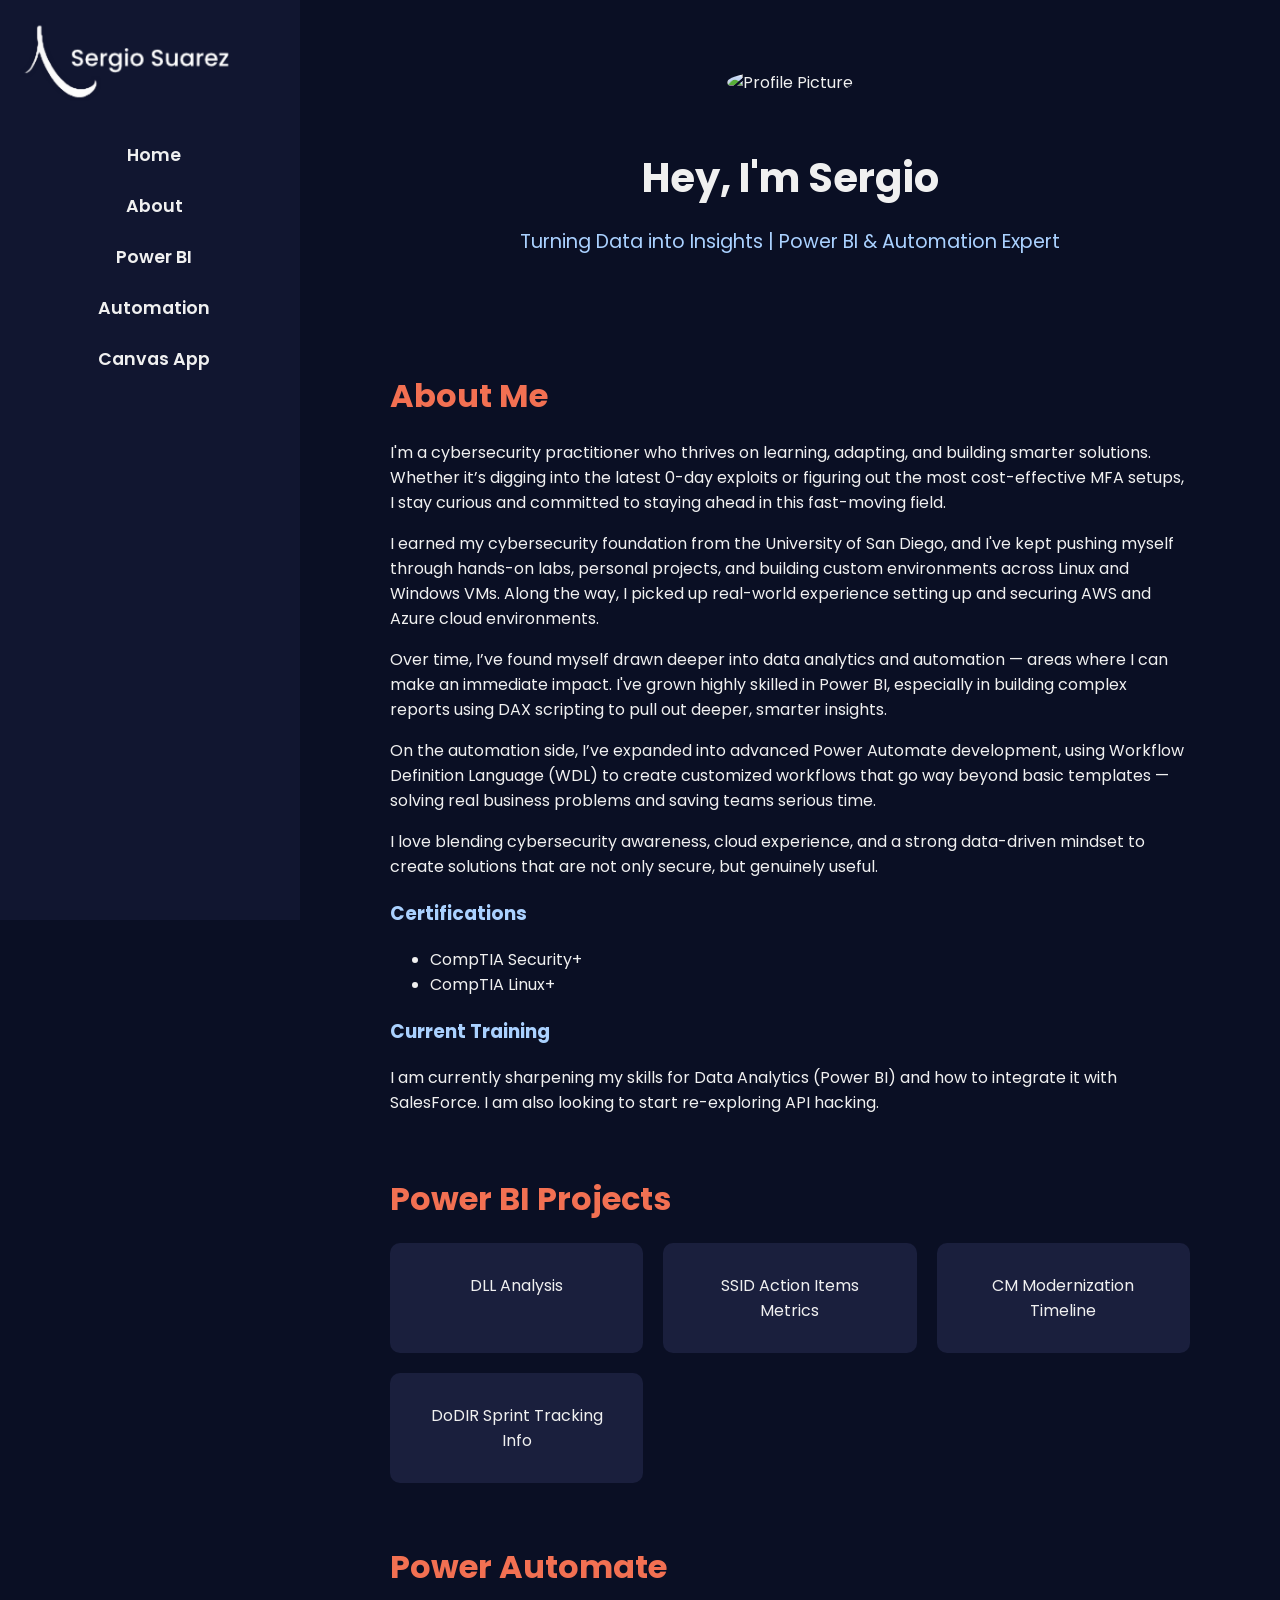
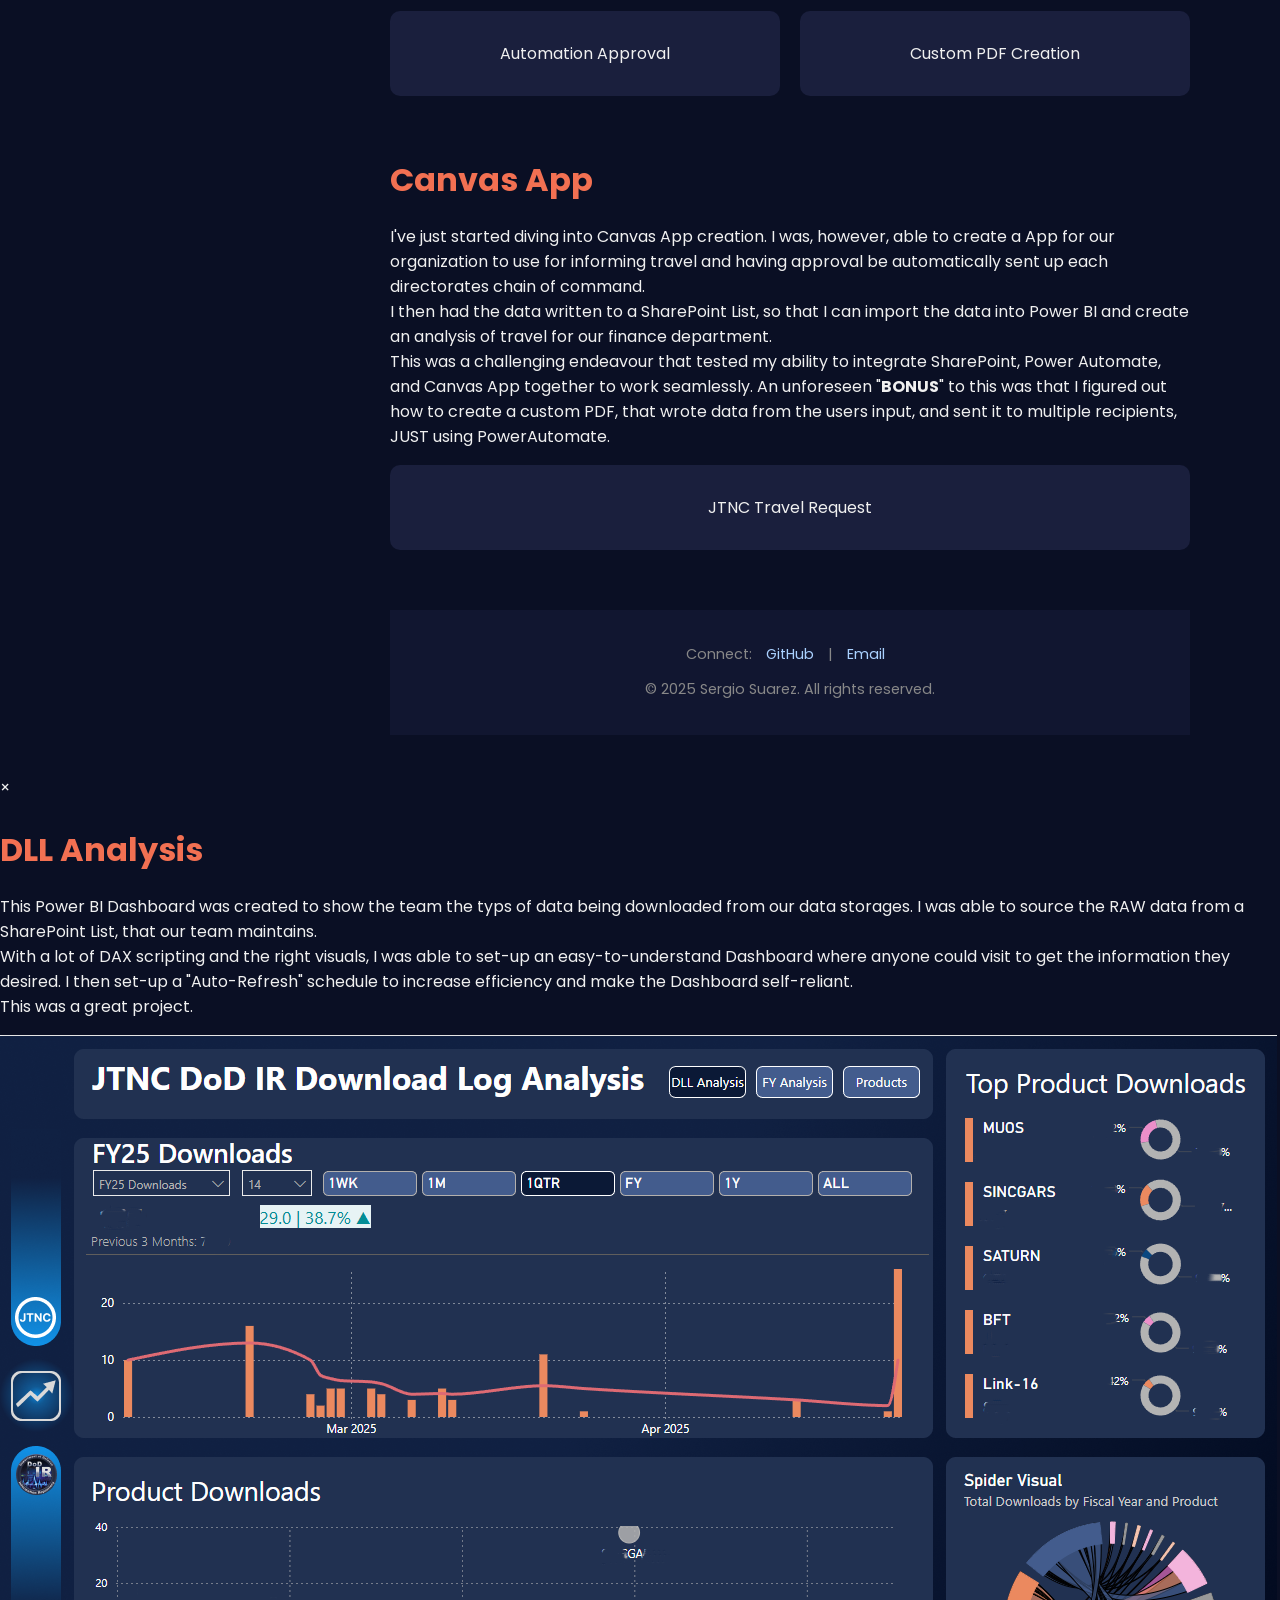
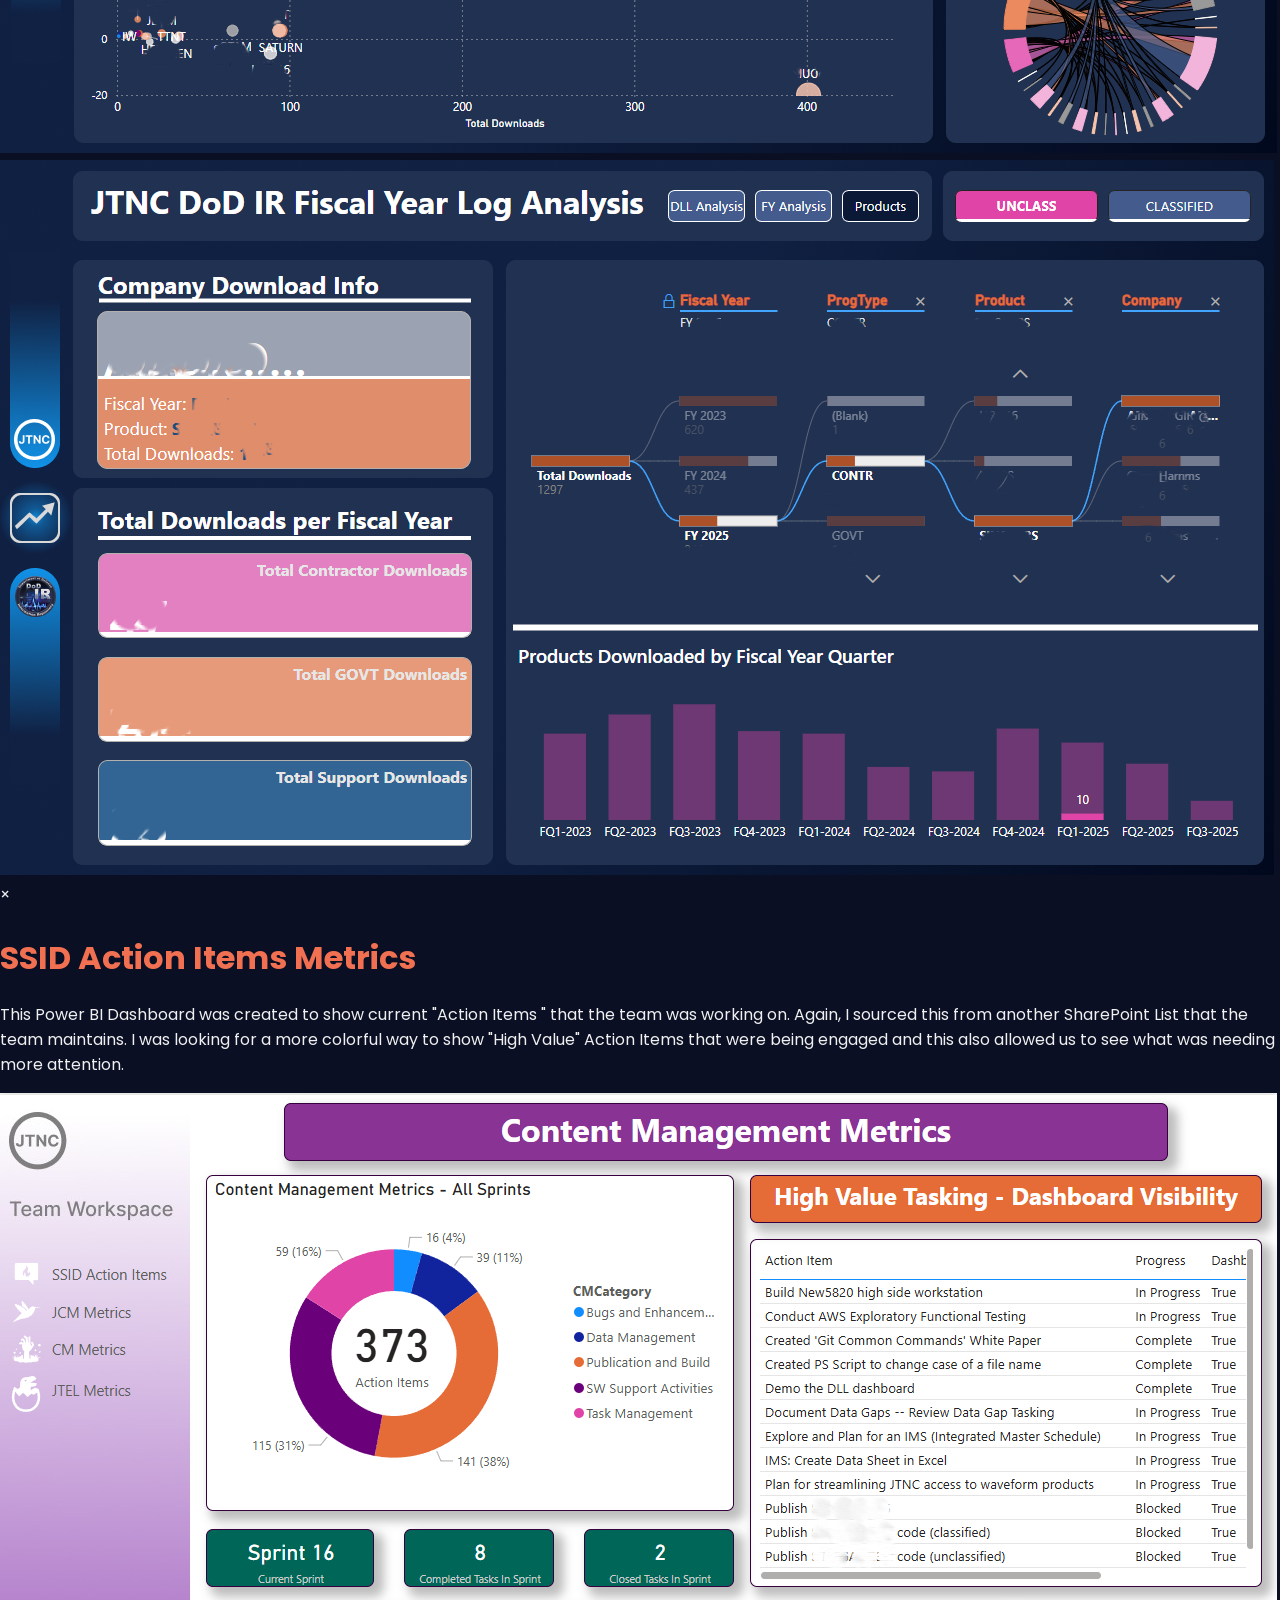
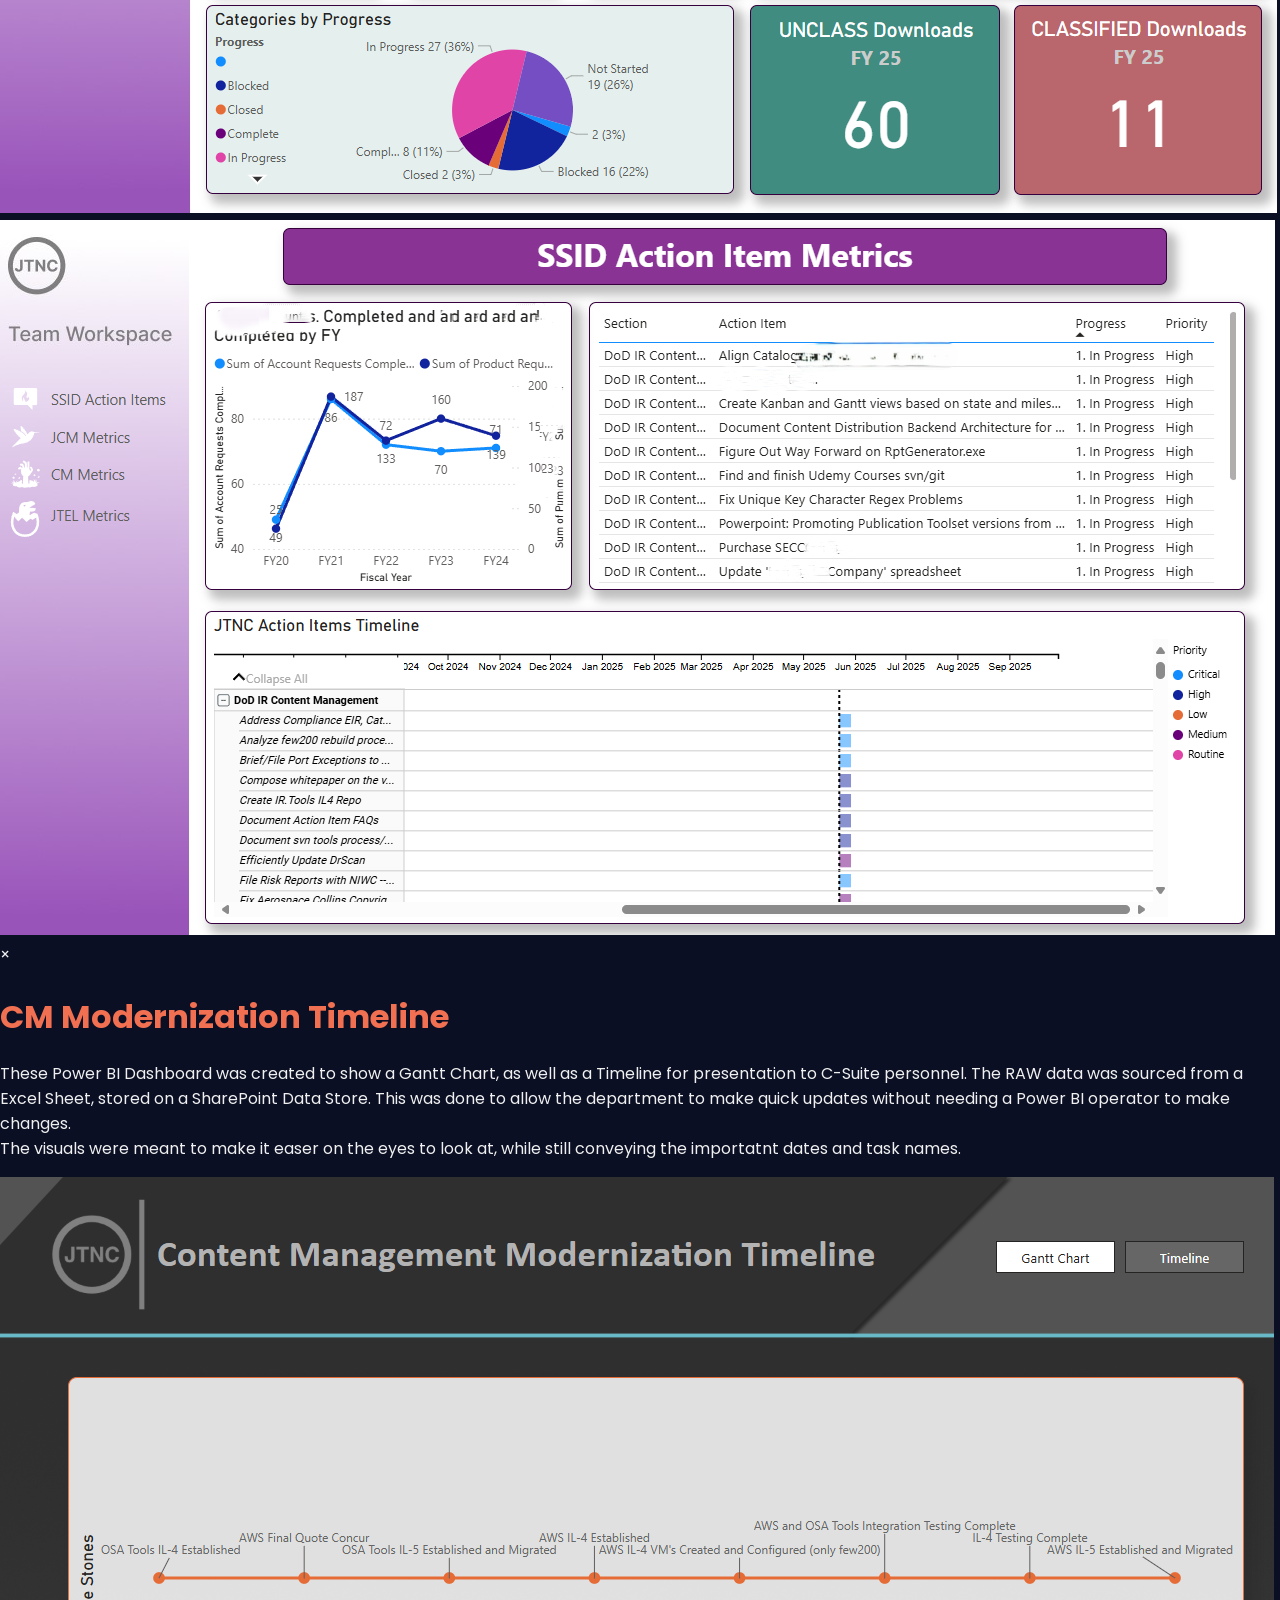
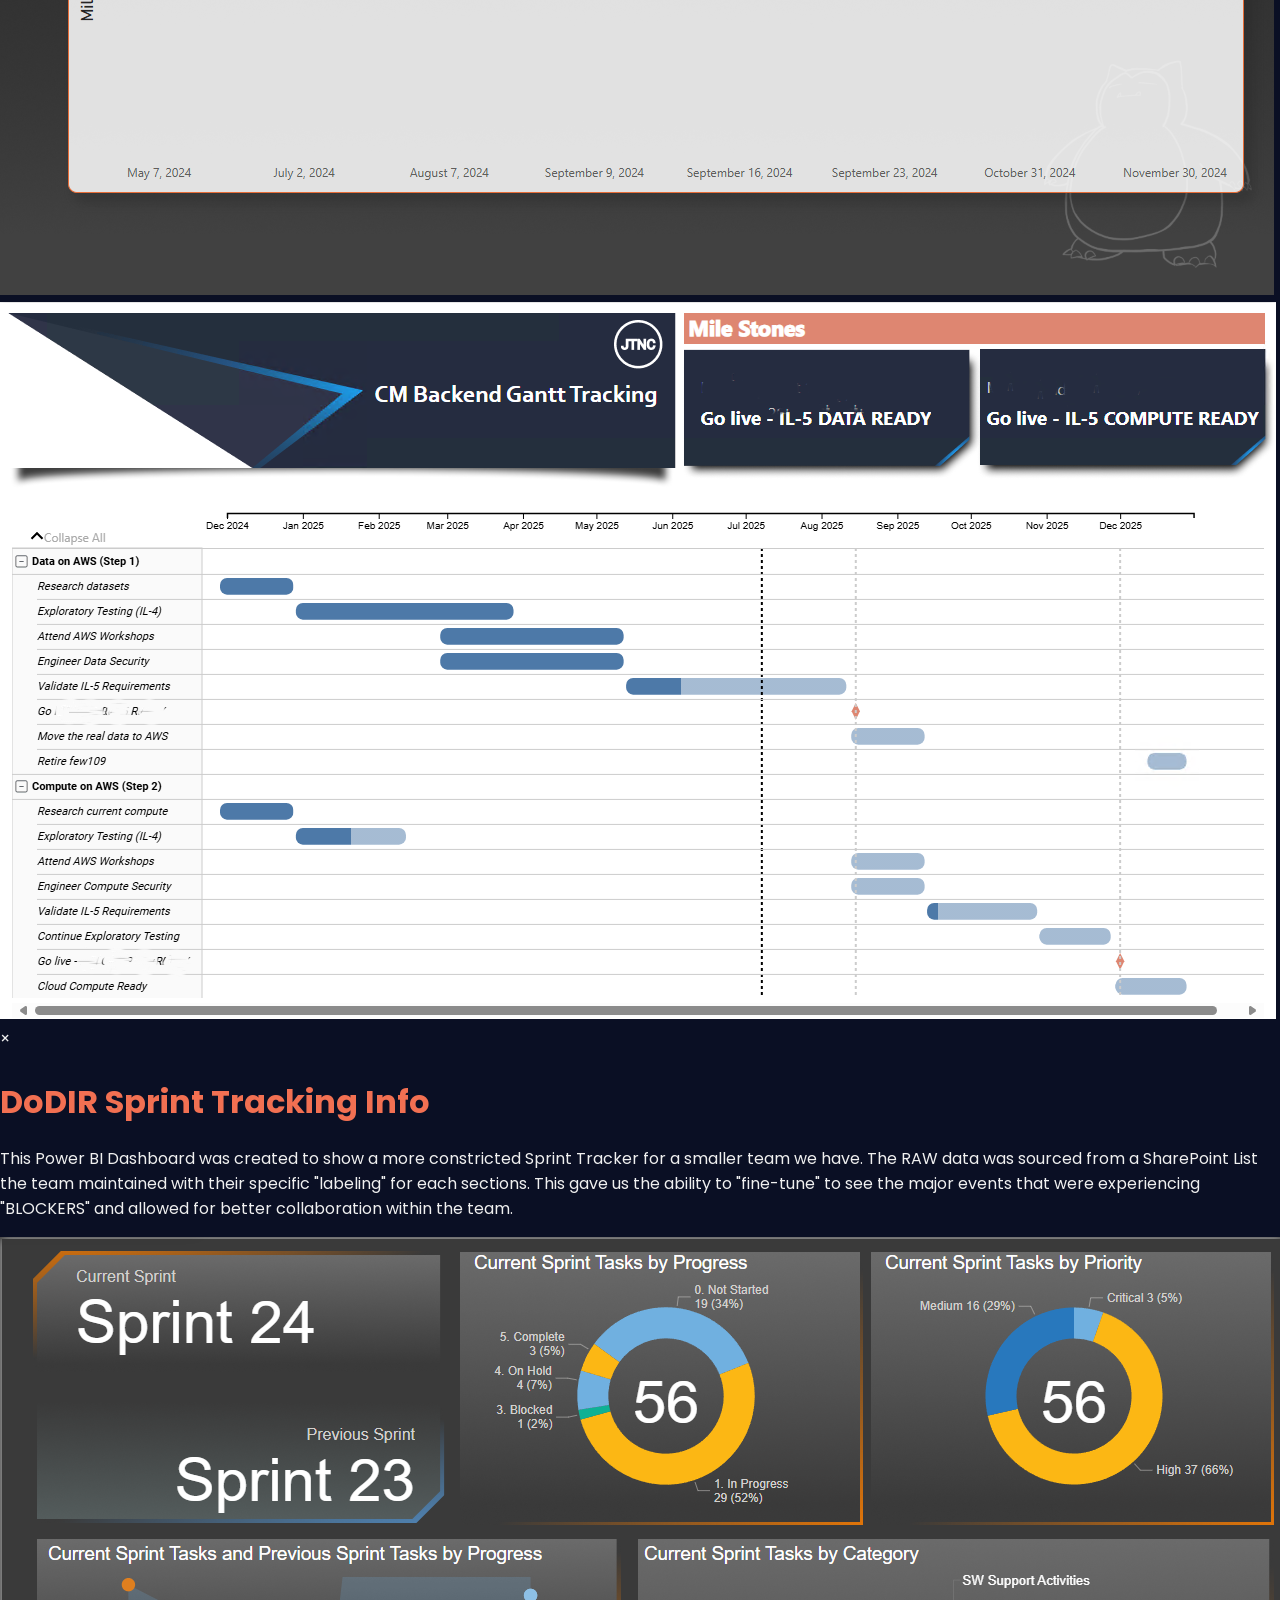
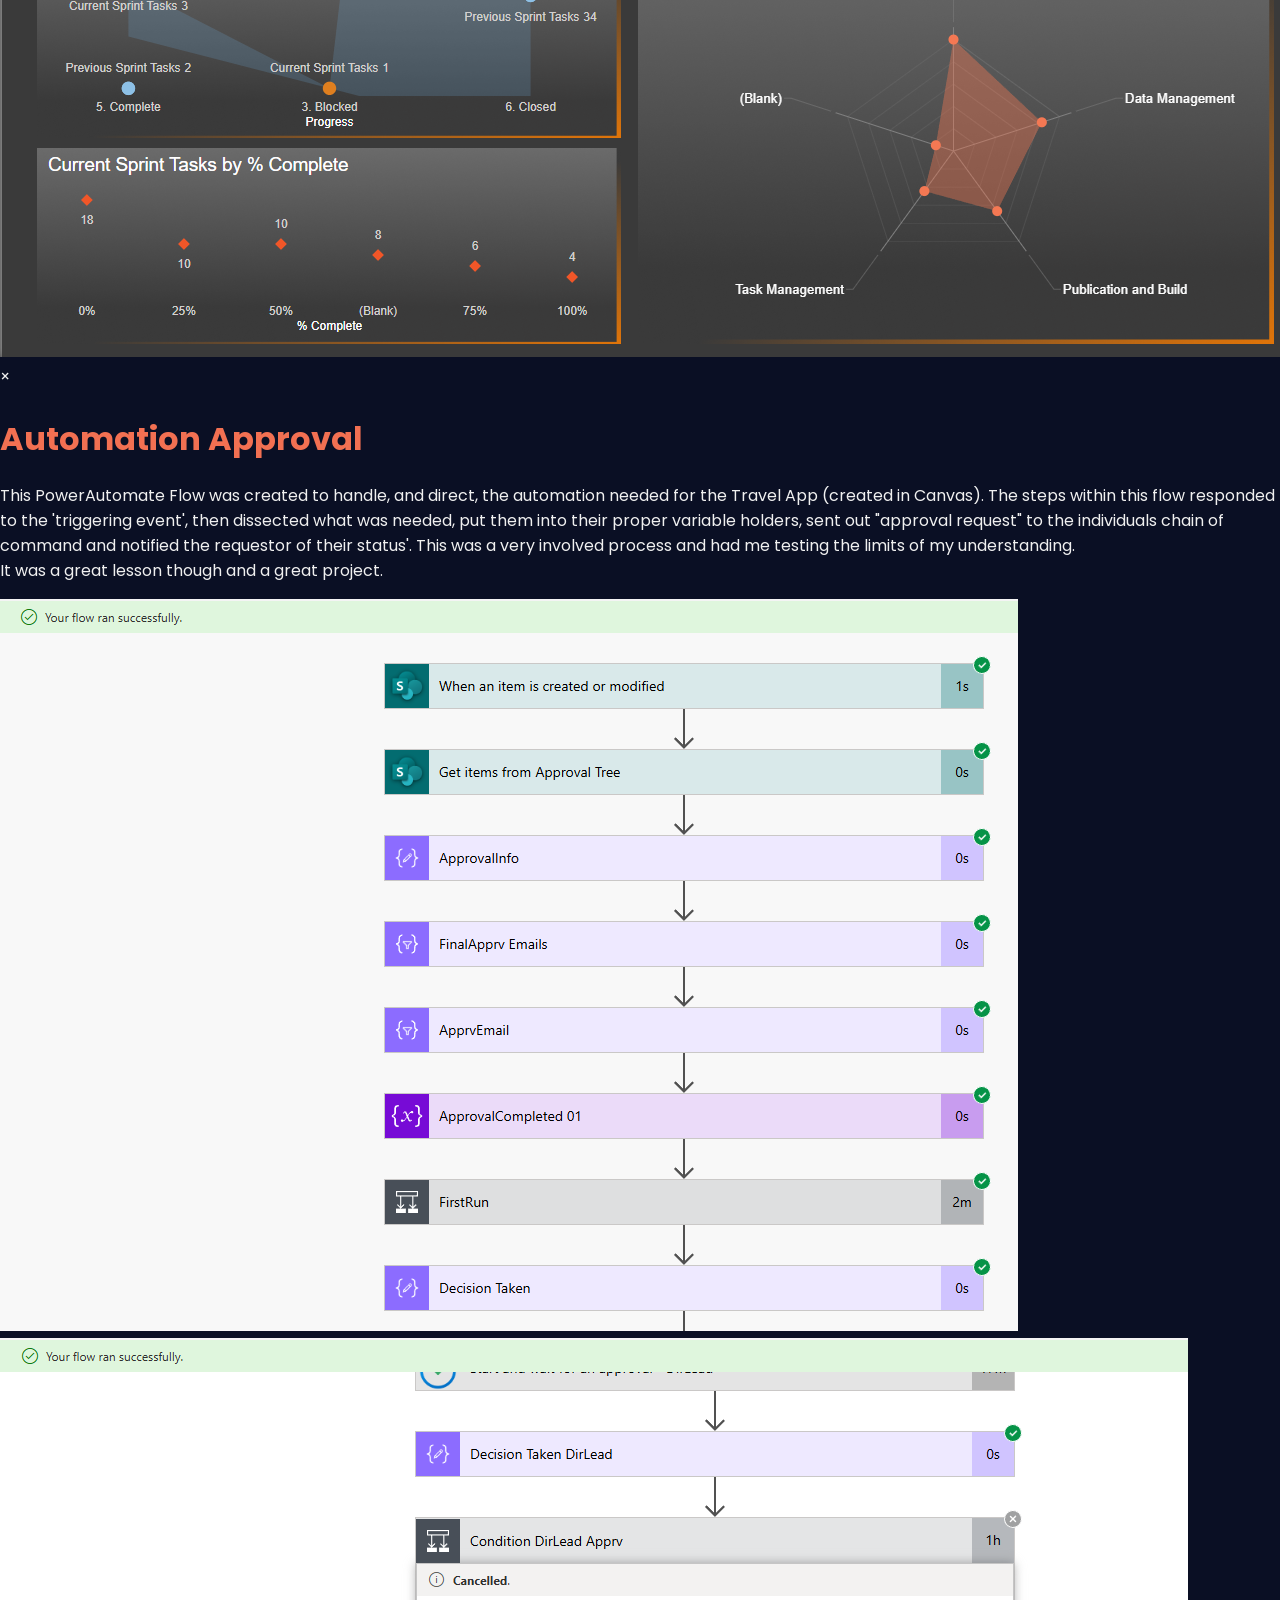
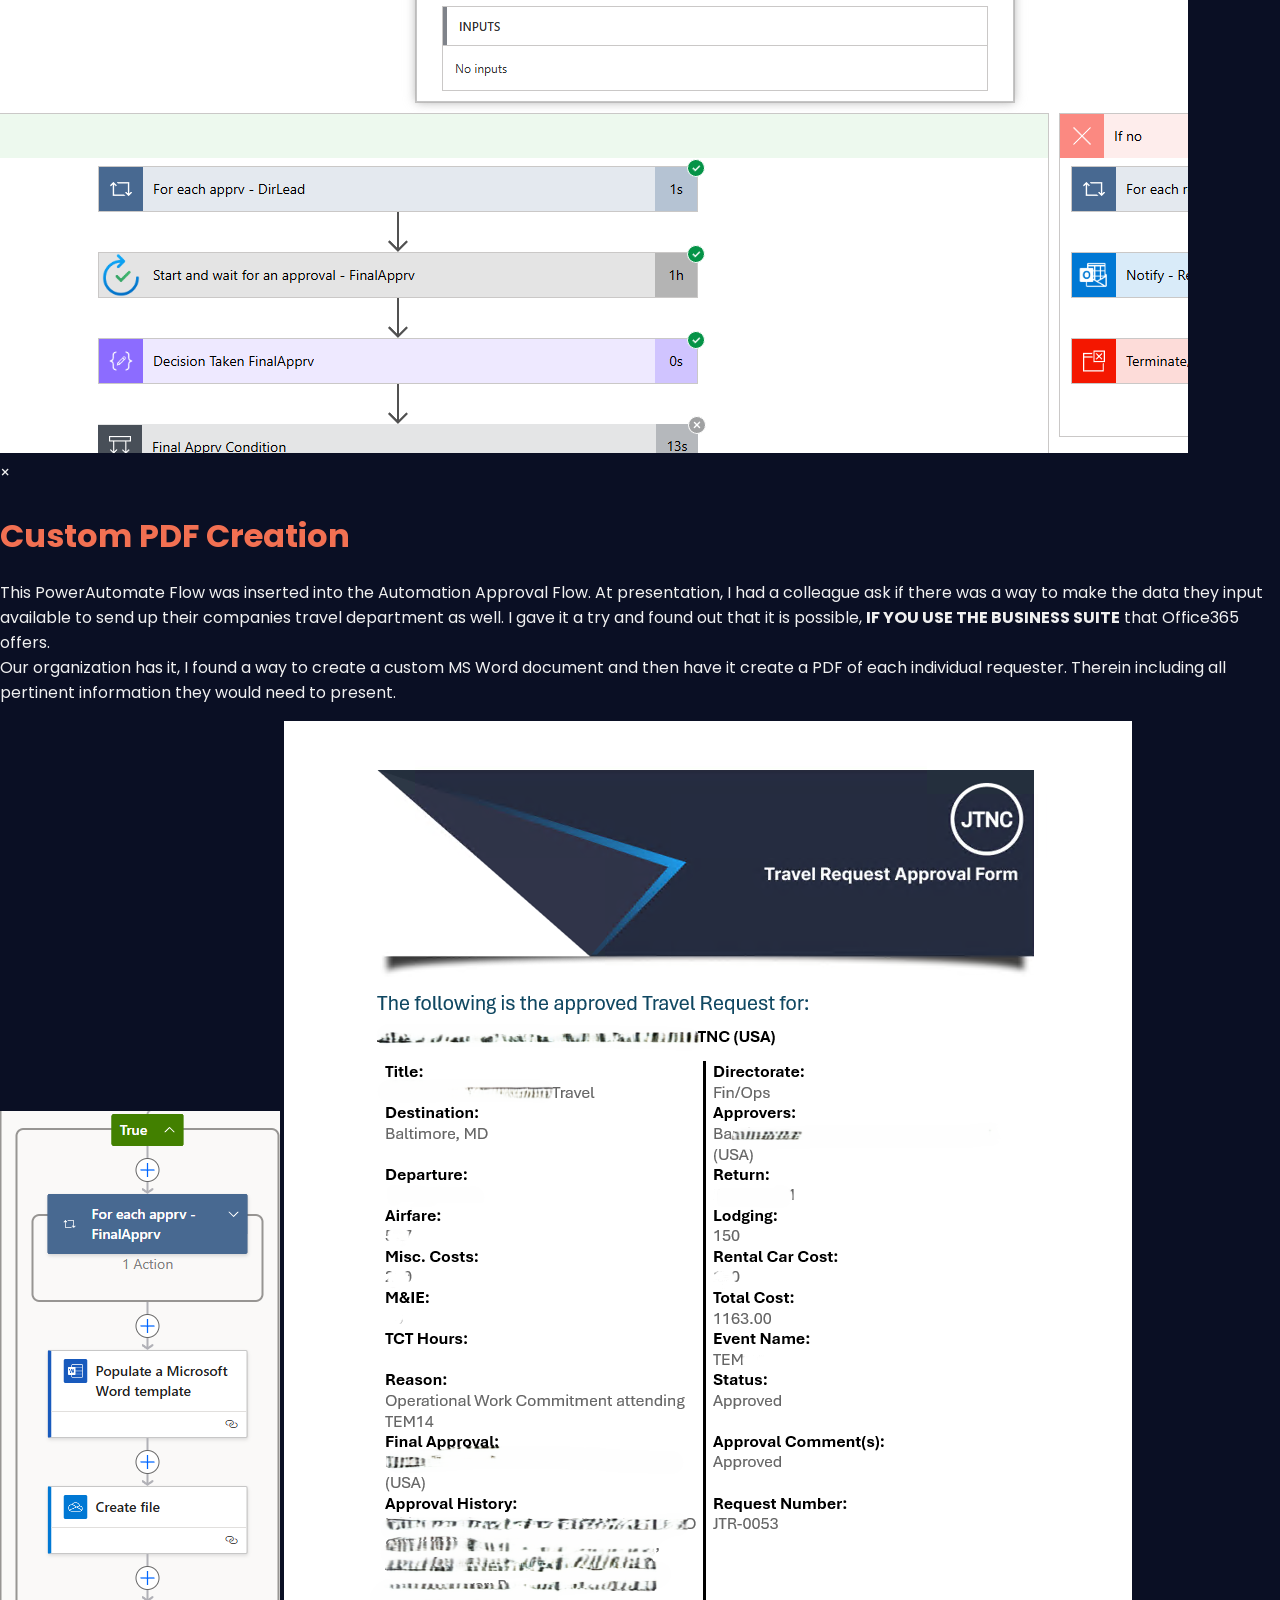
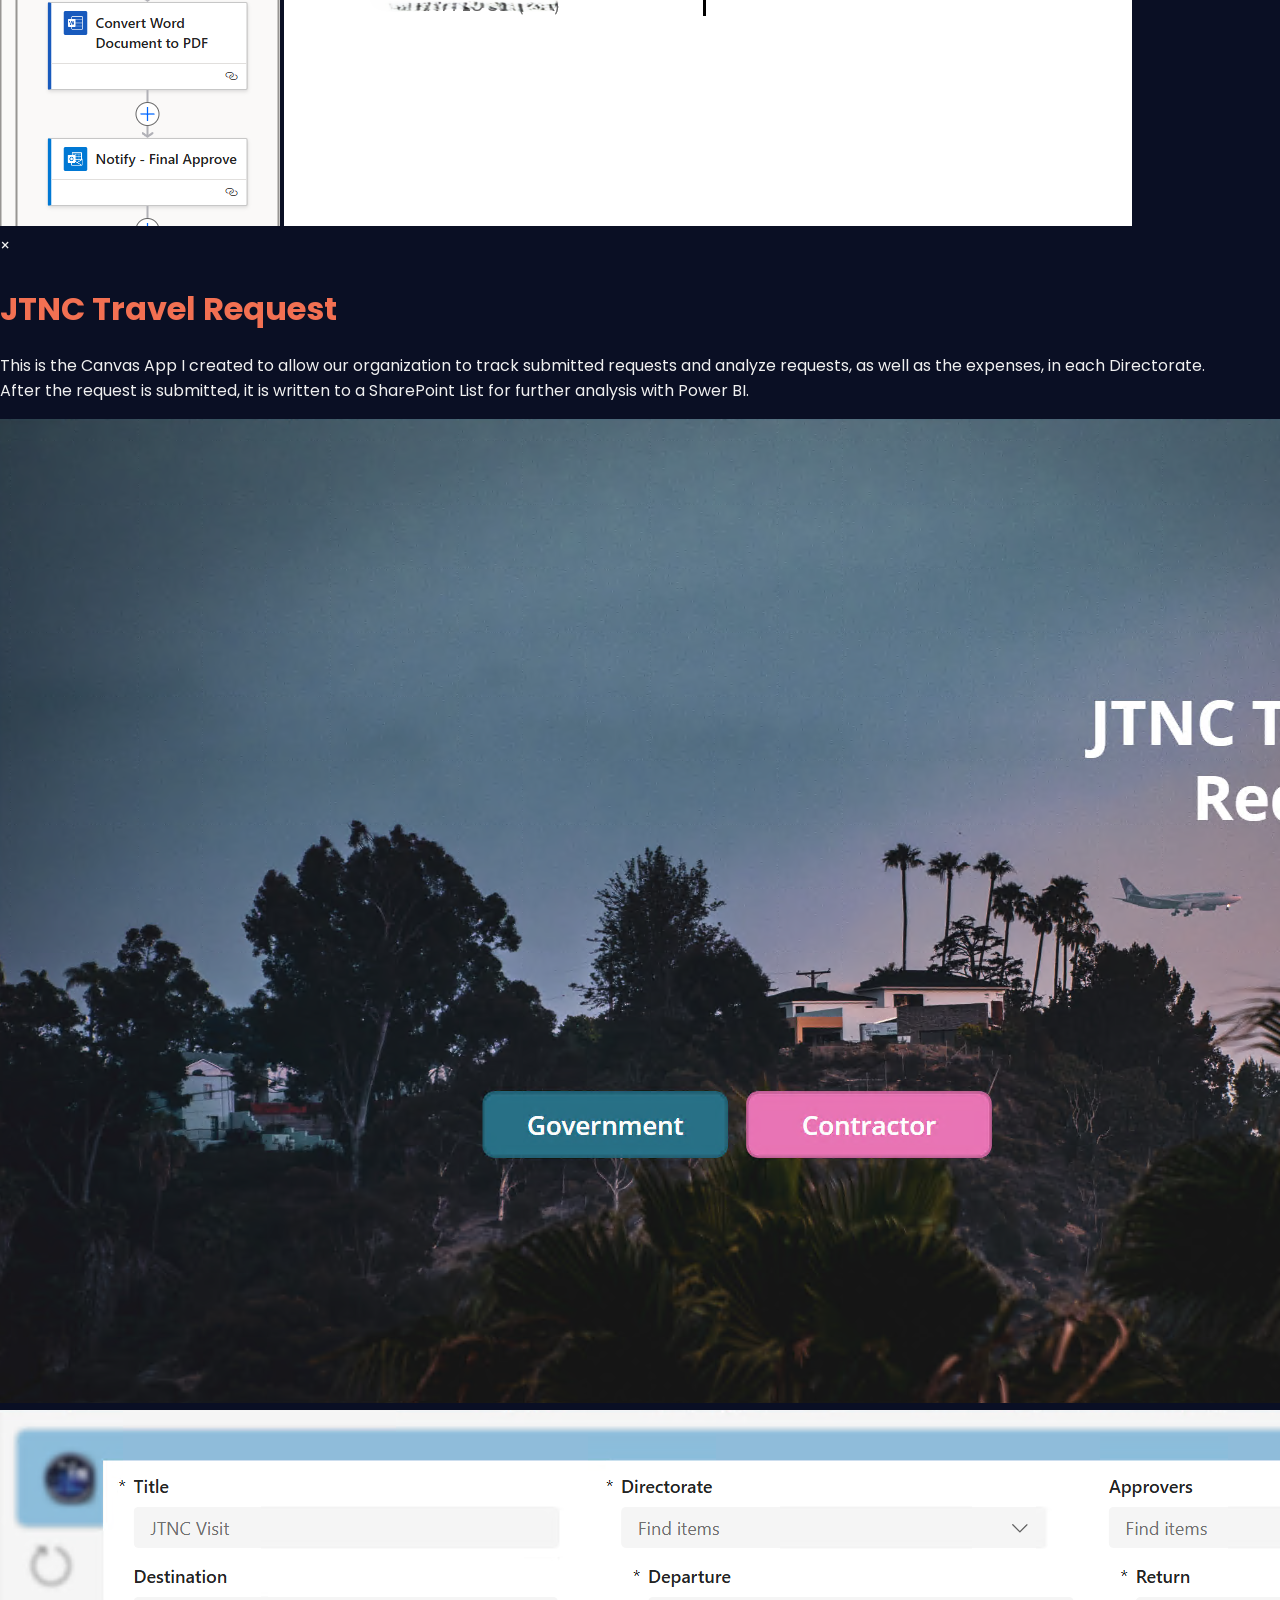
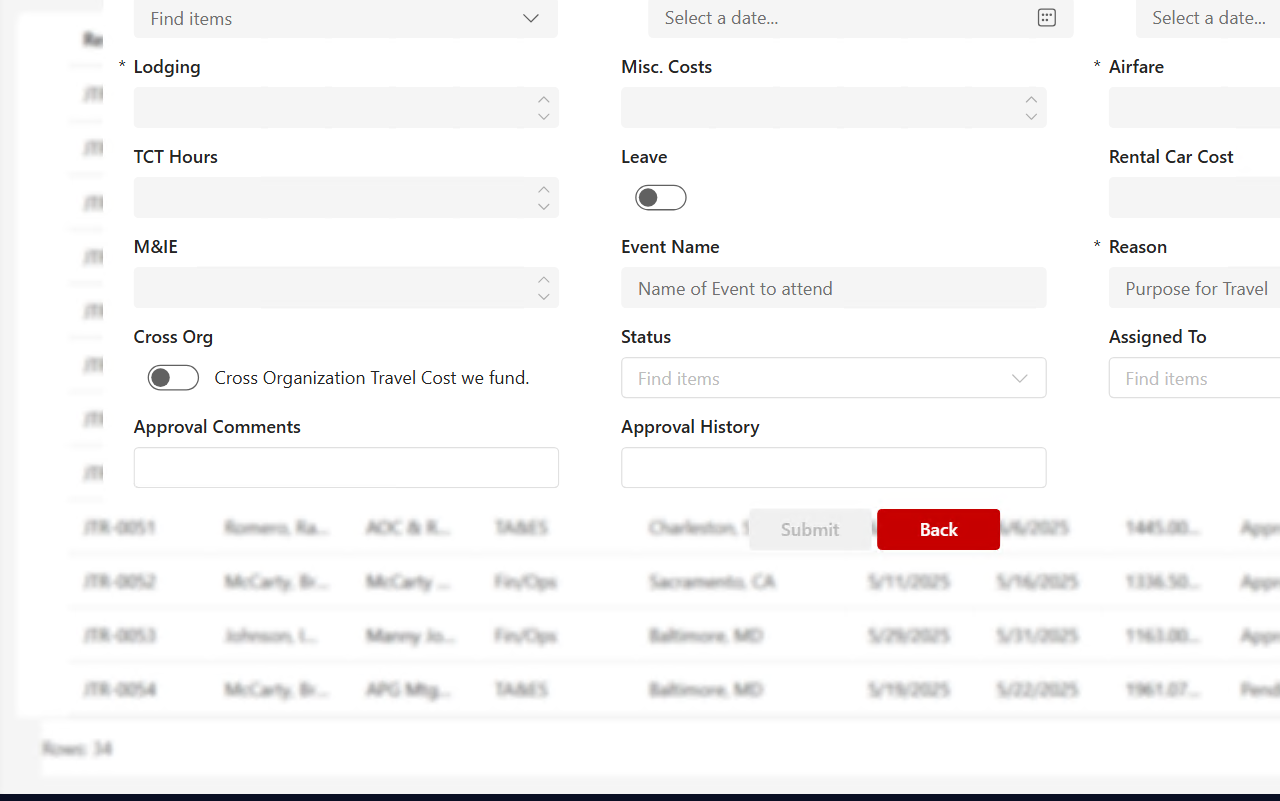
==== index.html @ 10fad503 "contact update" ====
<!DOCTYPE html>
<html lang="en">
<head>
    <meta charset="UTF-8">
    <meta name="viewport" content="width=device-width, initial-scale=1.0">
    <title>Sergio Suarez | Portfolio</title>
    <link href="https://fonts.googleapis.com/css2?family=Poppins:wght@400;600&display=swap" rel="stylesheet">
    <link href="https://cdn-uicons.flaticon.com/uicons-solid-rounded/css/uicons-solid-rounded.css" rel="stylesheet">
    <link rel="stylesheet" href="css/styles.css">
    <script>
        function toggleMenu() {
            var sidebar = document.querySelector('.sidebar');
            sidebar.classList.toggle('active');
        }
    </script>

</head>
<body>

<!-- Hamburger Button: Outside Sidebar -->
<button class="menu-toggle" onclick="toggleMenu()">☰</button>

<nav class="sidebar">
    <div class="logo"><img src="images/logo_03.png" alt="logo"></div>
    <ul>
        <li><a href="#home"><i class="fi fi-sr-home"></i> Home</a></li>
        <li><a href="#about"><i class="fi fi-sr-user"></i> About</a></li>
        <li><a href="#powerbi"><i class="fi fi-sr-chart-pie"></i> Power BI</a></li>     
        <li><a href="#powerautomate"><i class="fi fi-sr-bolt"></i> Automation</a></li>
        <li><a href="#canvasapp"><i class="fi fi-sr-edit"></i> Canvas App</a></li>
    </ul>
</nav>

<main>
    <!-- Hero sec out wide -->
     <section id="home" class="hero">
        <img src="images/prof_01.png" alt="Profile Picture">
        <h1>Hey, I'm Sergio</h1>
        <p>Turning Data into Insights | Power BI & Automation Expert</p>
    </section>
    <!-- start the container -->
    <div class="main-container">
    <section id="about" class="about">
            <h2>About Me</h2>
            <p>I'm a cybersecurity practitioner who thrives on learning, adapting, and building smarter solutions. Whether it’s digging into the latest 0-day exploits or figuring out the most cost-effective MFA setups, I stay curious and committed to staying ahead in this fast-moving field.</p>
			<p>I earned my cybersecurity foundation from the University of San Diego, and I've kept pushing myself through hands-on labs, personal projects, and building custom environments across Linux and Windows VMs. Along the way, I picked up real-world experience setting up and securing AWS and Azure cloud environments.</p>
			<p>Over time, I’ve found myself drawn deeper into data analytics and automation — areas where I can make an immediate impact. I've grown highly skilled in Power BI, especially in building complex reports using DAX scripting to pull out deeper, smarter insights.</p>
			<p>On the automation side, I’ve expanded into advanced Power Automate development, using Workflow Definition Language (WDL) to create customized workflows that go way beyond basic templates — solving real business problems and saving teams serious time.</p>
			<p>I love blending cybersecurity awareness, cloud experience, and a strong data-driven mindset to create solutions that are not only secure, but genuinely useful.</p>
            <h3>Certifications</h3>
            <ul>
                <li><i class="fi fi-sr-screen"></i> CompTIA Security+</li>
				<li><i class="fi fi-sr-square-terminal"></i> CompTIA Linux+</li>
            </ul>
            <h3>Current Training</h3>
            <p>I am currently sharpening my skills for Data Analytics (Power BI) and how to integrate it with SalesForce. I am also looking to start re-exploring API hacking.</p>
        </section>

    <section id="powerbi" class="projects">
        <h2>Power BI Projects</h2>
        <div class="project-grid">
            <div class="project-item" data-modal="dllModal">DLL Analysis</div>
            <div class="project-item" data-modal="ssidModal">SSID Action Items Metrics</div>
            <div class="project-item" data-modal="cmgModal">CM Modernization Timeline</div>
            <div class="project-item" data-modal="sprintModal">DoDIR Sprint Tracking Info</div>
        </div>
    </section>

    <section id="powerautomate" class="projects">
        <h2>Power Automate</h2>
        <div class="project-grid">
            <div class="project-item" data-modal="autoModal">Automation Approval</div>
            <div class="project-item" data-modal="pdfModal">Custom PDF Creation</div>
        </div>
    </section>

    <section id="canvasapp" class="canvasapp">
        <h2>Canvas App</h2>
        <p>I've just started diving into Canvas App creation. I was, however, able to create a App for our organization to use for informing travel and having approval be automatically sent up each directorates chain of command. <br>I then had the data written to a SharePoint List, so that I can import the data into Power BI and create an analysis of travel for our finance department. <br>This was a challenging endeavour that tested my ability to integrate SharePoint, Power Automate, and Canvas App together to work seamlessly. An unforeseen "<b>BONUS</b>" to this was that I figured out how to create a custom PDF, that wrote data from the users input, and sent it to multiple recipients, JUST using PowerAutomate.</p>
        <div class="project-item" data-modal="trvlModal">JTNC Travel Request</div>
    </section>

    <footer>
        <p>Connect: <a href="https://github.com/CodeNameDuchess007" target="_blank">GitHub</a> | <a href="mailto:sergio.analytics@outlook.com">Email</a></p>
        <p>© 2025 Sergio Suarez. All rights reserved.</p>
    </footer>
    </div>
</main>

<!-- DLL Analysis Modal -->
<div id="dllModal" class="modal">
  <div class="modal-content">
    <span class="close-button">&times;</span>
    <h2 class="modal-title">DLL Analysis</h2>
    <p class="modal-description">This Power BI Dashboard was created to show the team the typs of data being downloaded from our data storages. I was able to source the RAW data from a SharePoint List, that our team maintains. <br> With a lot of DAX scripting and the right visuals, I was able to set-up an easy-to-understand Dashboard where anyone could visit to get the information they desired. I then set-up a "Auto-Refresh" schedule to increase efficiency and make the Dashboard self-reliant. <br>This was a great project. </p>
    <div class="modal-images">
      <img src="images/Pasted image 20250522140135.png" alt="DLL Screenshot 1">
      <img src="images/Pasted image 20250522140242.png" alt="DLL Screenshot 2">
    </div>
  </div>
</div>

<!-- SSID Action Items Metrics Modal -->
<div id="ssidModal" class="modal">
  <div class="modal-content">
    <span class="close-button">&times;</span>
    <h2 class="modal-title">SSID Action Items Metrics</h2>
    <p class="modal-description">This Power BI Dashboard was created to show current "Action Items " that the team was working on. Again, I sourced this from another SharePoint List that the team maintains. I was looking for a more colorful way to show "High Value" Action Items that were being engaged and this also allowed us to see what was needing more attention. </p>
    <div class="modal-images">
      <img src="images/Pasted image 20250522140437.png" alt="SSID Action Screenshot 1">
      <img src="images/Pasted image 20250522140539.png" alt="SSID Action Screenshot 2">
    </div>
  </div>
</div>

<!-- CM Modernization Timeline Modal -->
<div id="cmgModal" class="modal">
  <div class="modal-content">
    <span class="close-button">&times;</span>
    <h2 class="modal-title">CM Modernization Timeline</h2>
    <p class="modal-description">These Power BI Dashboard was created to show a Gantt Chart, as well as a Timeline for presentation to C-Suite personnel. The RAW data was sourced from a Excel Sheet, stored on a SharePoint Data Store. This was done to allow the department to make quick updates without needing a Power BI operator to make changes. <br>The visuals were meant to make it easer on the eyes to look at, while still conveying the importatnt dates and task names. </p>
    <div class="modal-images">
      <img src="images/Pasted image 20250522140641.png" alt="Modernization Timeline Screenshot 1">
      <img src="images/Pasted image 20250707144245.png" alt="Modernization Timeline Screenshot 2">
    </div>
  </div>
</div>

<!-- DoDIR Sprint Tracking Info Modal -->
<div id="sprintModal" class="modal">
  <div class="modal-content">
    <span class="close-button">&times;</span>
    <h2 class="modal-title">DoDIR Sprint Tracking Info</h2>
    <p class="modal-description">This Power BI Dashboard was created to show a more constricted Sprint Tracker for a smaller team we have. The RAW data was sourced from a SharePoint List the team maintained with their specific "labeling" for each sections. This gave us the ability to "fine-tune" to see the major events that were experiencing "BLOCKERS" and allowed for better collaboration within the team. </p>
    <div class="modal-images">
      <img src="images/Pasted image 20250522140748.png" alt="Sprint Tracking Screenshot 1">
    </div>
  </div>
</div>

<!-- Automation Approval Modal -->
<div id="autoModal" class="modal">
  <div class="modal-content">
    <span class="close-button">&times;</span>
    <h2 class="modal-title">Automation Approval</h2>
    <p class="modal-description">This PowerAutomate Flow was created to handle, and direct, the automation needed for the Travel App (created in Canvas). The steps within this flow responded to the 'triggering event', then dissected what was needed, put them into their proper variable holders, sent out "approval request" to the individuals chain of command and notified the requestor of their status'. This was a very involved process and had me testing the limits of my understanding. <br>It was a great lesson though and a great project.</p>
    <div class="modal-images">
      <img src="images/Pasted image 20250522140937.png" alt="Automation Screenshot 1">
      <img src="images/Pasted image 20250522141010.png" alt="Automation Screenshot 2">
    </div>
  </div>
</div>

<!-- Custom PDF Creation Modal -->
<div id="pdfModal" class="modal">
  <div class="modal-content">
    <span class="close-button">&times;</span>
    <h2 class="modal-title">Custom PDF Creation</h2>
    <p class="modal-description">This PowerAutomate Flow was inserted into the Automation Approval Flow. At presentation, I had a colleague ask if there was a way to make the data they input available to send up their companies travel department as well. I gave it a try and found out that it is possible, <b>IF YOU USE THE BUSINESS SUITE</b> that Office365 offers. <br>Our organization has it, I found a way to create a custom MS Word document and then have it create a PDF of each individual requester. Therein including all pertinent information they would need to present.</p>
    <div class="modal-images">
      <img src="images/Pasted image 20250522141216.png" alt="PDF Automation Screenshot 1">
      <img src="images/Pasted image 20250707153454.png" alt="PDF Automation Screenshot 2">
    </div>
  </div>
</div>

<!-- JTCN Travel Req. Modal -->
<div id="trvlModal" class="modal">
  <div class="modal-content">
    <span class="close-button">&times;</span>
    <h2 class="modal-title">JTNC Travel Request</h2>
    <p class="modal-description">This is the Canvas App I created to allow our organization to track submitted requests and analyze requests, as well as the expenses, in each Directorate. <br>After the request is submitted, it is written to a SharePoint List for further analysis with Power BI. </p>
    <div class="modal-images">
      <img src="images/Pasted image 20250707145314.png" alt="PDF Automation Screenshot 1">
      <img src="images/Pasted image 20250707145358.png" alt="PDF Automation Screenshot 2">
    </div>
  </div>
</div>

<script src="js/script.js"></script>

</body>
</html>
---- css/styles.css ----
body {
    margin: 0;
    font-family: 'Poppins', sans-serif;
    background-color: #0a0f24;
    color: #f0f0f0;
}
.sidebar {
    position: fixed;
    top: 0;
    left: 0;
    width: 300px;
    height: 100%;
    background: #111630;
    padding-top: 20px;
    transition: transform 0.3s ease;
}
.sidebar .logo {
    text-align: center;
    font-size: 1.5em;
    margin-bottom: 30px;
    padding-left: 10px; 
    padding-right: 10px;
}
.logo img {
    max-width: 280px; 
    height: auto;  
}
.menu-toggle {
    display: none;
    position: fixed; /* <-- Change from 'absolute' if you had it */
    top: 15px;
    left: 15px;
    background: none;
    border: none;
    color: #f0f0f0;
    font-size: 2rem;
    cursor: pointer;
    z-index: 1001; /* Make sure it's on top */
}
.sidebar ul {
    list-style: none;
    padding: 0;
}
.sidebar ul li {
    margin: 20px 0;
    text-align: center;
}
.sidebar ul li a {
    color: #f0f0f0;
    text-decoration: none;
    font-weight: 600;
    font-size: 1.1em;
}
.sidebar ul li a i {
    margin-right: 8px;
    font-size: 1.2em;
    vertical-align: middle;
}
main {
    margin-left: 300px;
    padding: 20px;
}
.main-container {
    max-width: 800px;
    margin: 0 auto;
    padding: 20px;
}
.hero {
    text-align: center;
    padding: 50px 20px;
    max-width: 1000px;
    margin: 0 auto;
}
.hero img {
    width: 150px;
    height: 150px;
    border-radius: 50%;
    object-fit: cover;
    margin-bottom: 20px;
}
.hero h1 {
    margin-bottom: 10px;
    font-size: 2.5em;
}
.hero p {
    font-size: 1.2em;
    color: #aad1ff;
}
section {
    margin-bottom: 60px;
}
h2 {
    color: #F27052;
    font-size: 2em;
    margin-bottom: 20px;
}
h3 {
    margin-top: 20px;
    color: #aad1ff;
}
.project-grid {
    display: grid;
    grid-template-columns: repeat(auto-fit, minmax(200px, 1fr));
    gap: 20px;
}
.project-item {
    background: #1a1f3d;
    padding: 30px;
    text-align: center;
    border-radius: 10px;
    transition: transform 0.3s, background 0.3s;
    cursor: pointer;
}
.project-item:hover {
    transform: scale(1.05);
    background: #2a3057;
}
footer {
    text-align: center;
    padding: 20px;
    background: #111630;
    color: #888;
    font-size: 0.9em;
}
footer a {
    color: #aad1ff;
    text-decoration: none;
    margin: 0 10px;
}
footer a:hover {
    text-decoration: underline;
}
@media (max-width: 768px) {
    .sidebar {
        transform: translateX(-100%);
        width: 100%;
        height: auto;
        position: absolute;
        top: 60px;
        background: #111630;
    }
    .sidebar.active {
        transform: translateX(0);
    }
    .menu-toggle {
        display: block;
    }
    .sidebar ul {
        text-align: center;
    }
    .sidebar ul li {
        display: block;
        margin: 10px 0;
    }
    main {
        margin-left: 0;
        padding-top: 80px;
    }
    .hero {
        padding-top: 20px;
    }
}
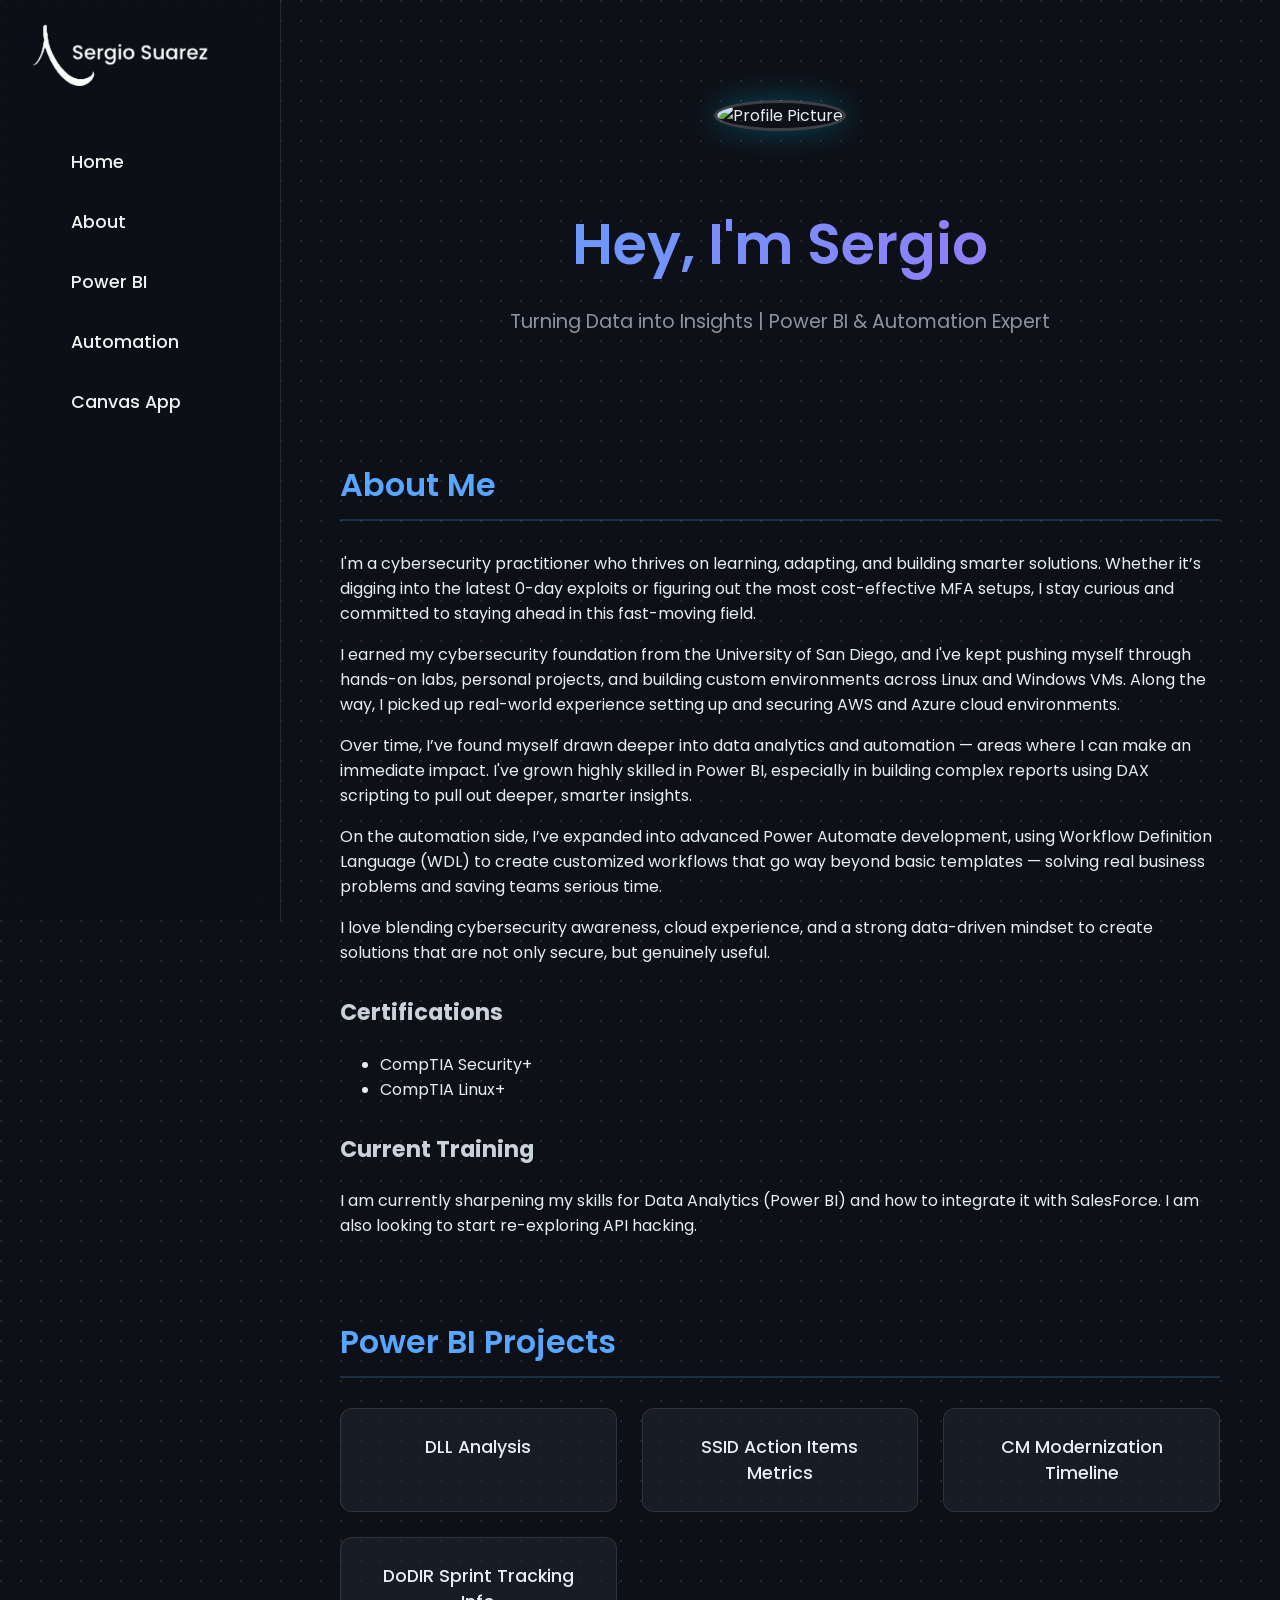
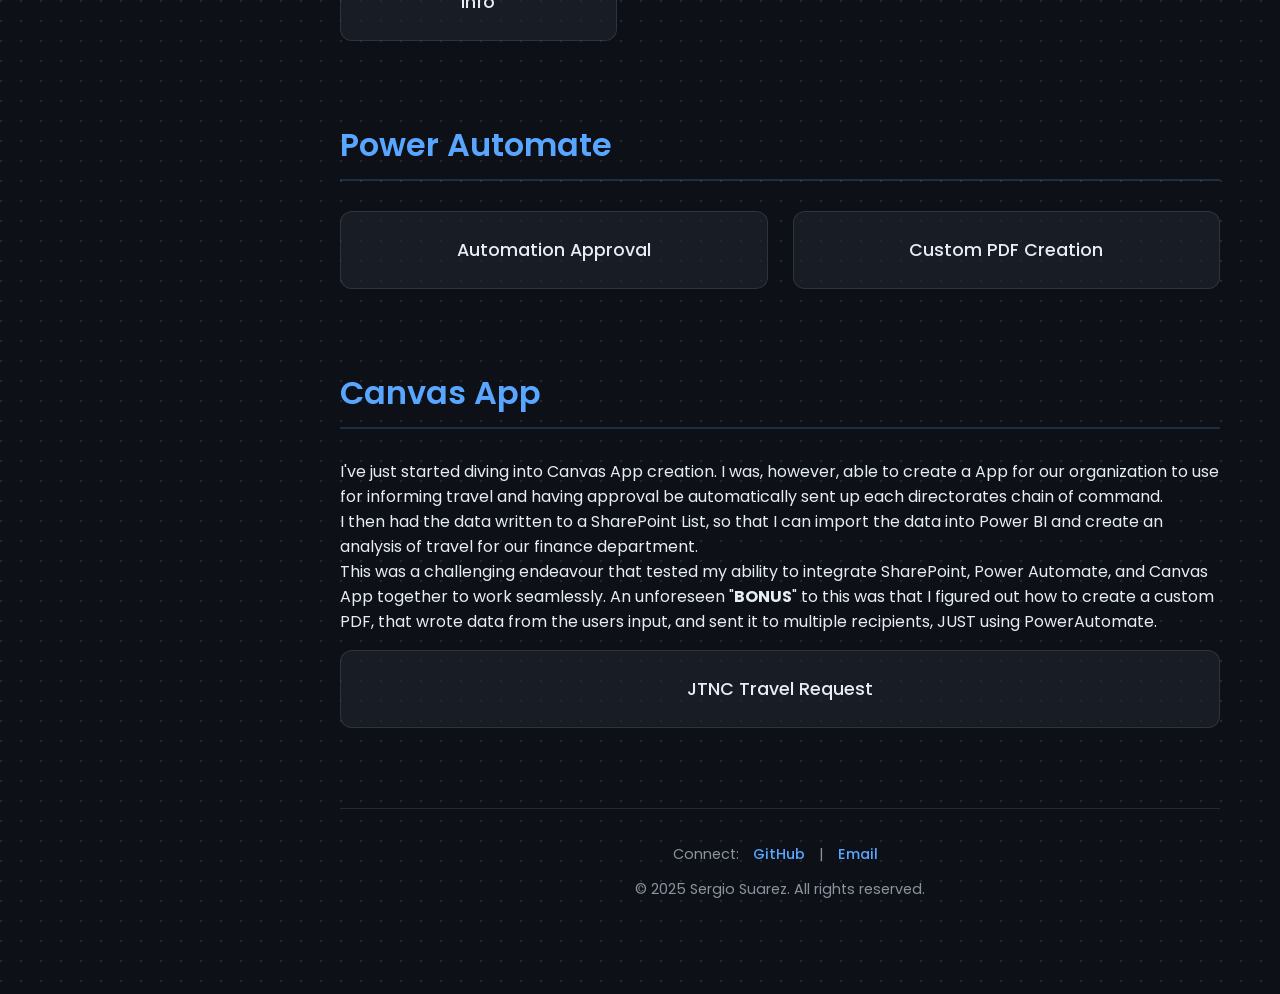
==== commit f45e791c: "new changes" ====
--- a/index.html
+++ b/index.html
@@ -7,17 +7,11 @@
     <link href="https://fonts.googleapis.com/css2?family=Poppins:wght@400;600&display=swap" rel="stylesheet">
     <link href="https://cdn-uicons.flaticon.com/uicons-solid-rounded/css/uicons-solid-rounded.css" rel="stylesheet">
     <link rel="stylesheet" href="css/styles.css">
-    <script>
-        function toggleMenu() {
-            var sidebar = document.querySelector('.sidebar');
-            sidebar.classList.toggle('active');
-        }
-    </script>
 
 </head>
 <body>
 
-<!-- Hamburger Button: Outside Sidebar -->
+<!-- Hamburger Button -->
 <button class="menu-toggle" onclick="toggleMenu()">☰</button>
 
 <nav class="sidebar">
--- a/css/styles.css
+++ b/css/styles.css
@@ -1,73 +1,93 @@
 body {
     margin: 0;
     font-family: 'Poppins', sans-serif;
-    background-color: #0a0f24;
-    color: #f0f0f0;
+    background-color: #0D1117; /* Darker, more modern background */
+    color: #e6edf3; /* Lighter text for better contrast */
+    background-image: radial-gradient(circle at 1px 1px, rgba(255,255,255,0.1) 1px, transparent 0);
+    background-size: 20px 20px;
 }
 .sidebar {
     position: fixed;
     top: 0;
     left: 0;
-    width: 300px;
+    width: 280px; /* Slightly narrower */
     height: 100%;
-    background: #111630;
+    background: rgba(13, 17, 23, 0.7); /* Semi-transparent background */
+    backdrop-filter: blur(10px);
+    -webkit-backdrop-filter: blur(10px); /* For Safari */
+    border-right: 1px solid rgba(255, 255, 255, 0.1);
     padding-top: 20px;
     transition: transform 0.3s ease;
+    z-index: 1000;
 }
 .sidebar .logo {
     text-align: center;
-    font-size: 1.5em;
-    margin-bottom: 30px;
-    padding-left: 10px; 
-    padding-right: 10px;
+    margin-bottom: 40px; /* More space */
+    padding: 0 10px;
 }
 .logo img {
-    max-width: 280px; 
+    max-width: 240px; /* Adjusted size */
     height: auto;  
 }
 .menu-toggle {
     display: none;
-    position: fixed; /* <-- Change from 'absolute' if you had it */
-    top: 15px;
-    left: 15px;
-    background: none;
-    border: none;
+    position: fixed;
+    top: 20px;
+    left: 20px;
+    background: rgba(33, 38, 45, 0.8);
+    border: 1px solid rgba(255, 255, 255, 0.1);
     color: #f0f0f0;
-    font-size: 2rem;
+    font-size: 1.5rem;
     cursor: pointer;
     z-index: 1001; /* Make sure it's on top */
+    border-radius: 8px;
+    width: 40px;
+    height: 40px;
+    line-height: 40px;
+    text-align: center;
 }
 .sidebar ul {
     list-style: none;
     padding: 0;
 }
 .sidebar ul li {
-    margin: 20px 0;
-    text-align: center;
+    margin: 10px 20px; /* Vertical and horizontal margin */
+    text-align: left; /* Align text to the left */
 }
 .sidebar ul li a {
     color: #f0f0f0;
     text-decoration: none;
-    font-weight: 600;
+    font-weight: 500; /* Slightly lighter weight */
     font-size: 1.1em;
+    display: flex; /* Use flex for alignment */
+    align-items: center;
+    padding: 12px 15px; /* Padding for a larger click area */
+    border-radius: 8px;
+    transition: background 0.3s, color 0.3s;
+}
+.sidebar ul li a:hover, .sidebar ul li a.active-link {
+    background: rgba(255, 255, 255, 0.1);
+    color: #fff;
 }
 .sidebar ul li a i {
-    margin-right: 8px;
-    font-size: 1.2em;
+    margin-right: 12px; /* More space for icon */
+    font-size: 1.3em;
     vertical-align: middle;
+    width: 24px; /* Fixed width for alignment */
+    text-align: center;
 }
 main {
-    margin-left: 300px;
-    padding: 20px;
+    margin-left: 280px; /* Match new sidebar width */
+    padding: 40px;
 }
 .main-container {
-    max-width: 800px;
+    max-width: 960px; /* Wider container */
     margin: 0 auto;
     padding: 20px;
 }
 .hero {
     text-align: center;
-    padding: 50px 20px;
+    padding: 60px 20px;
     max-width: 1000px;
     margin: 0 auto;
 }
@@ -76,55 +96,144 @@
     height: 150px;
     border-radius: 50%;
     object-fit: cover;
-    margin-bottom: 20px;
+    margin-bottom: 25px;
+    border: 3px solid rgba(255, 255, 255, 0.2);
+    box-shadow: 0 0 30px rgba(0, 191, 255, 0.3); /* Deep sky blue glow */
 }
 .hero h1 {
-    margin-bottom: 10px;
-    font-size: 2.5em;
+    margin-bottom: 15px;
+    font-size: 3.5em; /* Larger font */
+    font-weight: 600;
+    /* Gradient text effect */
+    background: linear-gradient(90deg, #58A6FF, #A371F7);
+    -webkit-background-clip: text;
+    -webkit-text-fill-color: transparent;
+    background-clip: text;
+    text-fill-color: transparent;
 }
 .hero p {
     font-size: 1.2em;
-    color: #aad1ff;
+    color: #8b949e; /* Softer color */
 }
 section {
-    margin-bottom: 60px;
+    margin-bottom: 80px;
 }
 h2 {
+    font-size: 2em;
+    margin-bottom: 30px;
+    color: #58A6FF; /* New accent color (light blue) */
+    border-bottom: 2px solid rgba(88, 166, 255, 0.2);
+    padding-bottom: 10px;
+    font-weight: 600;
+}
+h3 {
+    margin-top: 30px;
+    color: #c9d1d9;
+    font-size: 1.4em;
+}
+.project-grid {
+    display: grid;
+    grid-template-columns: repeat(auto-fit, minmax(250px, 1fr)); /* Larger min size */
+    gap: 25px;
+}
+.project-item {
+    background: rgba(33, 38, 45, 0.6); /* Darker card background */
+    padding: 25px;
+    text-align: center;
+    border-radius: 12px;
+    border: 1px solid rgba(255, 255, 255, 0.1);
+    transition: transform 0.3s, border-color 0.3s, box-shadow 0.3s;
+    cursor: pointer;
+    font-size: 1.1em;
+    font-weight: 500;
+}
+.project-item:hover {
+    transform: translateY(-5px); /* Lift effect */
+    border-color: rgba(88, 166, 255, 0.8); /* Highlight with accent color */
+    box-shadow: 0 10px 20px rgba(0, 0, 0, 0.2);
+}
+
+.modal {
+    display: none;
+    position: fixed;
+    z-index: 2000;
+    left: 0;
+    top: 0;
+    width: 100%;
+    height: 100%;
+    overflow: auto;
+    background-color: rgba(13, 17, 23, 0.5); /* Darker overlay */
+    backdrop-filter: blur(5px);
+    -webkit-backdrop-filter: blur(5px);
+}
+
+.modal-content {
+    background: rgba(22, 27, 34, 0.95); /* Darker modal content */
+    margin: 8% auto; /* Adjust margin */
+    padding: 40px;
+    border-radius: 15px;
+    max-width: 800px; /* Wider modal */
+    box-shadow: 0 5px 25px rgba(0, 0, 0, 0.5);
+    position: relative;
+    border: 1px solid rgba(255, 255, 255, 0.1);
+}
+
+.close-button {
+    color: #e6edf3;
+    float: right;
+    font-size: 32px;
+    font-weight: bold;
+    position: absolute;
+    top: 15px;
+    right: 25px;
+    cursor: pointer;
+    transition: color 0.3s;
+}
+
+.close-button:hover {
     color: #F27052;
+}
+
+.modal-title {
     font-size: 2em;
     margin-bottom: 20px;
-}
-h3 {
-    margin-top: 20px;
-    color: #aad1ff;
-}
-.project-grid {
-    display: grid;
-    grid-template-columns: repeat(auto-fit, minmax(200px, 1fr));
-    gap: 20px;
-}
-.project-item {
-    background: #1a1f3d;
-    padding: 30px;
-    text-align: center;
+    color: #58A6FF; /* New accent color */
+}
+
+.modal-description {
+    margin-bottom: 25px;
+    font-size: 1.1em;
+    color: #c9d1d9;
+    line-height: 1.6;
+}
+
+.modal-images {
+    display: flex;
+    flex-wrap: wrap;
+    gap: 15px;
+    justify-content: center;
+}
+
+.modal-images img {
+    max-width: 100%;
     border-radius: 10px;
-    transition: transform 0.3s, background 0.3s;
-    cursor: pointer;
-}
-.project-item:hover {
-    transform: scale(1.05);
-    background: #2a3057;
-}
+    border: 1px solid rgba(255, 255, 255, 0.1);
+    box-shadow: 0 2px 8px rgba(0, 0, 0, 0.3);
+}
+
 footer {
     text-align: center;
     padding: 20px;
-    background: #111630;
-    color: #888;
+    background: transparent; /* Make it blend with body */
+    border-top: 1px solid rgba(255, 255, 255, 0.1);
+    color: #8b949e;
     font-size: 0.9em;
+    margin-top: 40px;
 }
 footer a {
-    color: #aad1ff;
+    color: #58A6FF;
     text-decoration: none;
+    font-weight: 500;
     margin: 0 10px;
 }
 footer a:hover {
@@ -134,10 +243,10 @@
     .sidebar {
         transform: translateX(-100%);
         width: 100%;
-        height: auto;
-        position: absolute;
-        top: 60px;
-        background: #111630;
+        height: 100vh; /* Full height on mobile */
+        top: 0;
+        border-right: none;
+        background: rgba(13, 17, 23, 0.95); /* More opaque on mobile */
     }
     .sidebar.active {
         transform: translateX(0);
@@ -147,16 +256,33 @@
     }
     .sidebar ul {
         text-align: center;
+        margin-top: 60px;
     }
     .sidebar ul li {
         display: block;
-        margin: 10px 0;
+        margin: 20px 0;
+        text-align: center;
+    }
+    .sidebar ul li a {
+        justify-content: center;
     }
     main {
         margin-left: 0;
-        padding-top: 80px;
+        padding: 20px;
+        padding-top: 80px; /* Space for menu toggle */
     }
     .hero {
         padding-top: 20px;
     }
+    .hero h1 {
+        font-size: 2.5em;
+    }
+    .hero p {
+        font-size: 1.1em;
+    }
+    .modal-content {
+        width: 90%;
+        margin: 15% auto;
+        padding: 25px;
+    }
 }
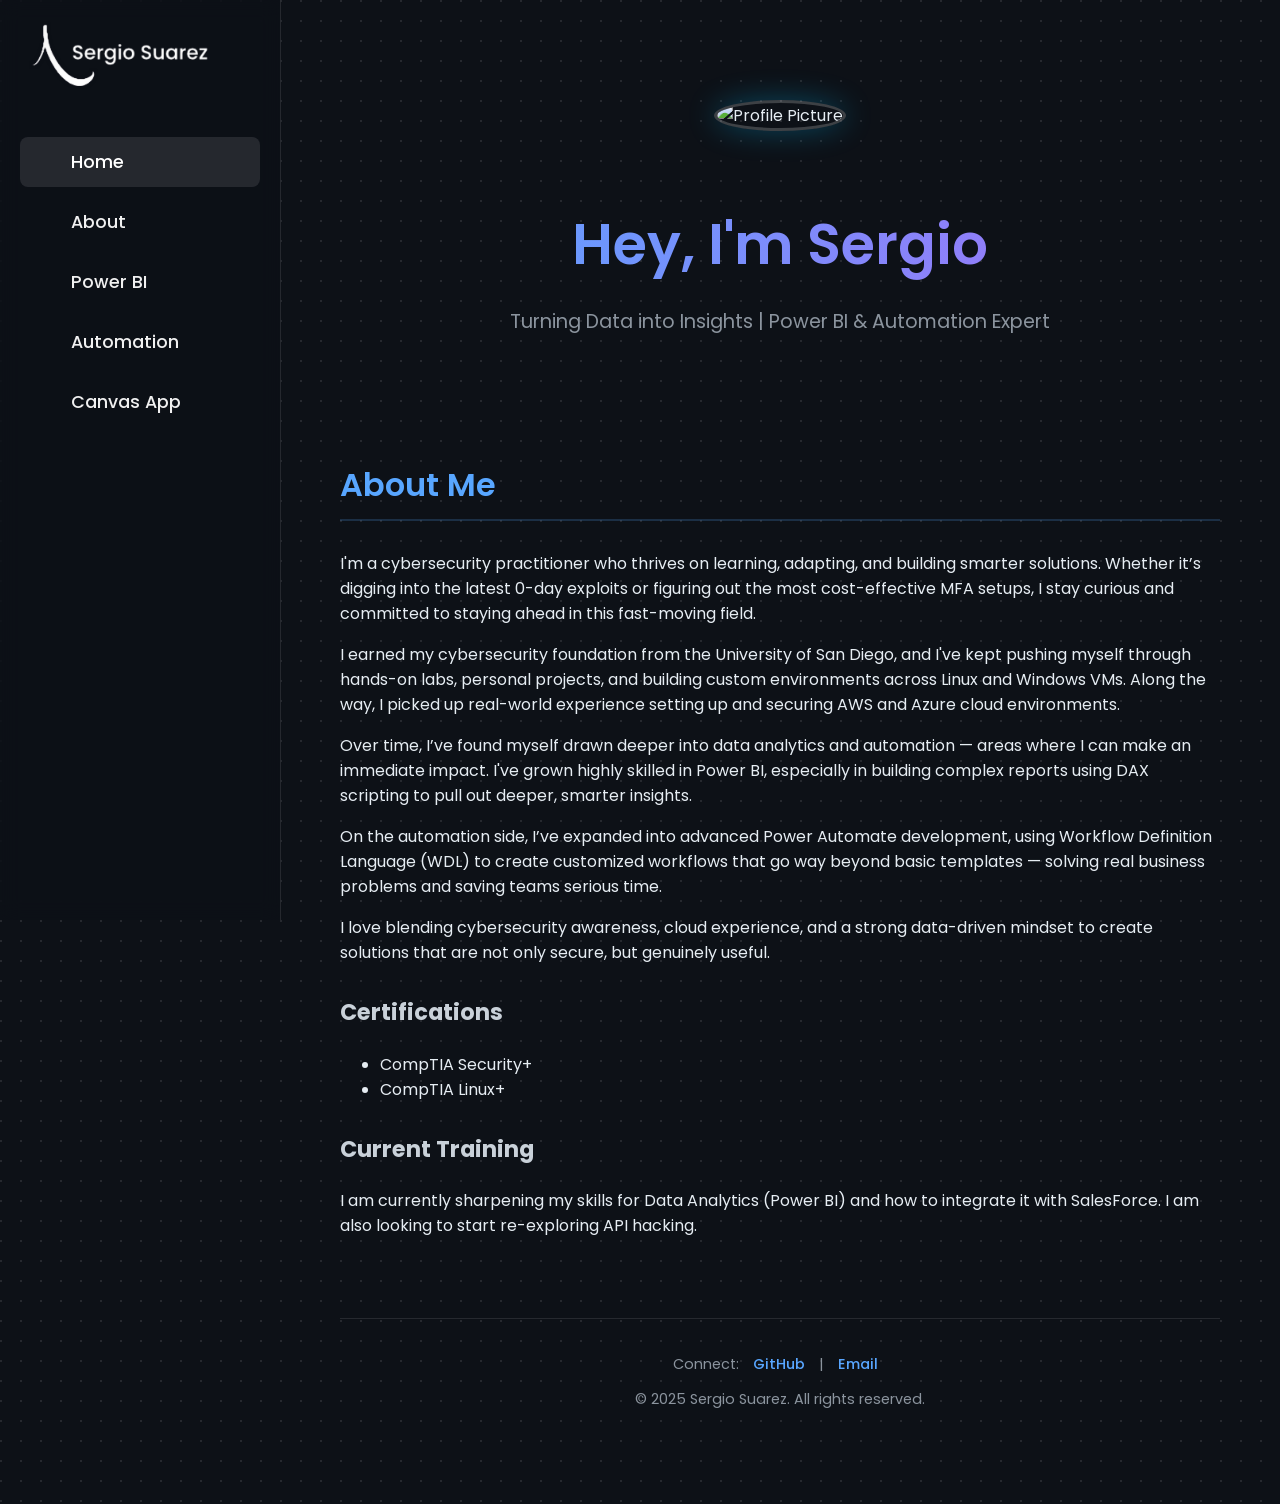
==== commit 0e1503d9: "adding the subpages" ====
--- a/index.html
+++ b/index.html
@@ -17,11 +17,11 @@
 <nav class="sidebar">
     <div class="logo"><img src="images/logo_03.png" alt="logo"></div>
     <ul>
-        <li><a href="#home"><i class="fi fi-sr-home"></i> Home</a></li>
+        <li><a href="index.html" class="active-link"><i class="fi fi-sr-home"></i> Home</a></li>
         <li><a href="#about"><i class="fi fi-sr-user"></i> About</a></li>
-        <li><a href="#powerbi"><i class="fi fi-sr-chart-pie"></i> Power BI</a></li>     
-        <li><a href="#powerautomate"><i class="fi fi-sr-bolt"></i> Automation</a></li>
-        <li><a href="#canvasapp"><i class="fi fi-sr-edit"></i> Canvas App</a></li>
+        <li><a href="powerbi.html"><i class="fi fi-sr-chart-pie"></i> Power BI</a></li>     
+        <li><a href="powerautomate.html"><i class="fi fi-sr-bolt"></i> Automation</a></li>
+        <li><a href="canvasapp.html"><i class="fi fi-sr-edit"></i> Canvas App</a></li>
     </ul>
 </nav>
 
@@ -50,127 +50,12 @@
             <p>I am currently sharpening my skills for Data Analytics (Power BI) and how to integrate it with SalesForce. I am also looking to start re-exploring API hacking.</p>
         </section>
 
-    <section id="powerbi" class="projects">
-        <h2>Power BI Projects</h2>
-        <div class="project-grid">
-            <div class="project-item" data-modal="dllModal">DLL Analysis</div>
-            <div class="project-item" data-modal="ssidModal">SSID Action Items Metrics</div>
-            <div class="project-item" data-modal="cmgModal">CM Modernization Timeline</div>
-            <div class="project-item" data-modal="sprintModal">DoDIR Sprint Tracking Info</div>
-        </div>
-    </section>
-
-    <section id="powerautomate" class="projects">
-        <h2>Power Automate</h2>
-        <div class="project-grid">
-            <div class="project-item" data-modal="autoModal">Automation Approval</div>
-            <div class="project-item" data-modal="pdfModal">Custom PDF Creation</div>
-        </div>
-    </section>
-
-    <section id="canvasapp" class="canvasapp">
-        <h2>Canvas App</h2>
-        <p>I've just started diving into Canvas App creation. I was, however, able to create a App for our organization to use for informing travel and having approval be automatically sent up each directorates chain of command. <br>I then had the data written to a SharePoint List, so that I can import the data into Power BI and create an analysis of travel for our finance department. <br>This was a challenging endeavour that tested my ability to integrate SharePoint, Power Automate, and Canvas App together to work seamlessly. An unforeseen "<b>BONUS</b>" to this was that I figured out how to create a custom PDF, that wrote data from the users input, and sent it to multiple recipients, JUST using PowerAutomate.</p>
-        <div class="project-item" data-modal="trvlModal">JTNC Travel Request</div>
-    </section>
-
     <footer>
         <p>Connect: <a href="https://github.com/CodeNameDuchess007" target="_blank">GitHub</a> | <a href="mailto:sergio.analytics@outlook.com">Email</a></p>
         <p>© 2025 Sergio Suarez. All rights reserved.</p>
     </footer>
     </div>
 </main>
-
-<!-- DLL Analysis Modal -->
-<div id="dllModal" class="modal">
-  <div class="modal-content">
-    <span class="close-button">&times;</span>
-    <h2 class="modal-title">DLL Analysis</h2>
-    <p class="modal-description">This Power BI Dashboard was created to show the team the typs of data being downloaded from our data storages. I was able to source the RAW data from a SharePoint List, that our team maintains. <br> With a lot of DAX scripting and the right visuals, I was able to set-up an easy-to-understand Dashboard where anyone could visit to get the information they desired. I then set-up a "Auto-Refresh" schedule to increase efficiency and make the Dashboard self-reliant. <br>This was a great project. </p>
-    <div class="modal-images">
-      <img src="images/Pasted image 20250522140135.png" alt="DLL Screenshot 1">
-      <img src="images/Pasted image 20250522140242.png" alt="DLL Screenshot 2">
-    </div>
-  </div>
-</div>
-
-<!-- SSID Action Items Metrics Modal -->
-<div id="ssidModal" class="modal">
-  <div class="modal-content">
-    <span class="close-button">&times;</span>
-    <h2 class="modal-title">SSID Action Items Metrics</h2>
-    <p class="modal-description">This Power BI Dashboard was created to show current "Action Items " that the team was working on. Again, I sourced this from another SharePoint List that the team maintains. I was looking for a more colorful way to show "High Value" Action Items that were being engaged and this also allowed us to see what was needing more attention. </p>
-    <div class="modal-images">
-      <img src="images/Pasted image 20250522140437.png" alt="SSID Action Screenshot 1">
-      <img src="images/Pasted image 20250522140539.png" alt="SSID Action Screenshot 2">
-    </div>
-  </div>
-</div>
-
-<!-- CM Modernization Timeline Modal -->
-<div id="cmgModal" class="modal">
-  <div class="modal-content">
-    <span class="close-button">&times;</span>
-    <h2 class="modal-title">CM Modernization Timeline</h2>
-    <p class="modal-description">These Power BI Dashboard was created to show a Gantt Chart, as well as a Timeline for presentation to C-Suite personnel. The RAW data was sourced from a Excel Sheet, stored on a SharePoint Data Store. This was done to allow the department to make quick updates without needing a Power BI operator to make changes. <br>The visuals were meant to make it easer on the eyes to look at, while still conveying the importatnt dates and task names. </p>
-    <div class="modal-images">
-      <img src="images/Pasted image 20250522140641.png" alt="Modernization Timeline Screenshot 1">
-      <img src="images/Pasted image 20250707144245.png" alt="Modernization Timeline Screenshot 2">
-    </div>
-  </div>
-</div>
-
-<!-- DoDIR Sprint Tracking Info Modal -->
-<div id="sprintModal" class="modal">
-  <div class="modal-content">
-    <span class="close-button">&times;</span>
-    <h2 class="modal-title">DoDIR Sprint Tracking Info</h2>
-    <p class="modal-description">This Power BI Dashboard was created to show a more constricted Sprint Tracker for a smaller team we have. The RAW data was sourced from a SharePoint List the team maintained with their specific "labeling" for each sections. This gave us the ability to "fine-tune" to see the major events that were experiencing "BLOCKERS" and allowed for better collaboration within the team. </p>
-    <div class="modal-images">
-      <img src="images/Pasted image 20250522140748.png" alt="Sprint Tracking Screenshot 1">
-    </div>
-  </div>
-</div>
-
-<!-- Automation Approval Modal -->
-<div id="autoModal" class="modal">
-  <div class="modal-content">
-    <span class="close-button">&times;</span>
-    <h2 class="modal-title">Automation Approval</h2>
-    <p class="modal-description">This PowerAutomate Flow was created to handle, and direct, the automation needed for the Travel App (created in Canvas). The steps within this flow responded to the 'triggering event', then dissected what was needed, put them into their proper variable holders, sent out "approval request" to the individuals chain of command and notified the requestor of their status'. This was a very involved process and had me testing the limits of my understanding. <br>It was a great lesson though and a great project.</p>
-    <div class="modal-images">
-      <img src="images/Pasted image 20250522140937.png" alt="Automation Screenshot 1">
-      <img src="images/Pasted image 20250522141010.png" alt="Automation Screenshot 2">
-    </div>
-  </div>
-</div>
-
-<!-- Custom PDF Creation Modal -->
-<div id="pdfModal" class="modal">
-  <div class="modal-content">
-    <span class="close-button">&times;</span>
-    <h2 class="modal-title">Custom PDF Creation</h2>
-    <p class="modal-description">This PowerAutomate Flow was inserted into the Automation Approval Flow. At presentation, I had a colleague ask if there was a way to make the data they input available to send up their companies travel department as well. I gave it a try and found out that it is possible, <b>IF YOU USE THE BUSINESS SUITE</b> that Office365 offers. <br>Our organization has it, I found a way to create a custom MS Word document and then have it create a PDF of each individual requester. Therein including all pertinent information they would need to present.</p>
-    <div class="modal-images">
-      <img src="images/Pasted image 20250522141216.png" alt="PDF Automation Screenshot 1">
-      <img src="images/Pasted image 20250707153454.png" alt="PDF Automation Screenshot 2">
-    </div>
-  </div>
-</div>
-
-<!-- JTCN Travel Req. Modal -->
-<div id="trvlModal" class="modal">
-  <div class="modal-content">
-    <span class="close-button">&times;</span>
-    <h2 class="modal-title">JTNC Travel Request</h2>
-    <p class="modal-description">This is the Canvas App I created to allow our organization to track submitted requests and analyze requests, as well as the expenses, in each Directorate. <br>After the request is submitted, it is written to a SharePoint List for further analysis with Power BI. </p>
-    <div class="modal-images">
-      <img src="images/Pasted image 20250707145314.png" alt="PDF Automation Screenshot 1">
-      <img src="images/Pasted image 20250707145358.png" alt="PDF Automation Screenshot 2">
-    </div>
-  </div>
-</div>
-
 <script src="js/script.js"></script>
 
 </body>
--- a/css/styles.css
+++ b/css/styles.css
@@ -285,4 +285,52 @@
         margin: 15% auto;
         padding: 25px;
     }
+}
+
+/* New Project Page Layout */
+.project-row {
+    display: flex;
+    align-items: flex-start;
+    gap: 50px;
+    margin-bottom: 80px;
+    padding: 40px;
+    background: rgba(33, 38, 45, 0.4); /* Subtle container background */
+    border-radius: 20px;
+    border: 1px solid rgba(255, 255, 255, 0.05);
+}
+
+.project-row:nth-child(even) {
+    flex-direction: row-reverse; /* Alternate layout */
+}
+
+.project-text {
+    flex: 1;
+}
+
+.project-text h3 {
+    margin-top: 0;
+    color: #58A6FF;
+    font-size: 1.8em;
+    margin-bottom: 20px;
+}
+
+.project-images {
+    flex: 1;
+    display: flex;
+    flex-direction: column;
+    gap: 20px;
+}
+
+.project-images img {
+    width: 100%;
+    height: auto;
+    border-radius: 12px;
+    border: 1px solid rgba(255, 255, 255, 0.1);
+    box-shadow: 0 10px 30px rgba(0, 0, 0, 0.3);
+}
+
+@media (max-width: 900px) {
+    .project-row, .project-row:nth-child(even) {
+        flex-direction: column;
+    }
 }
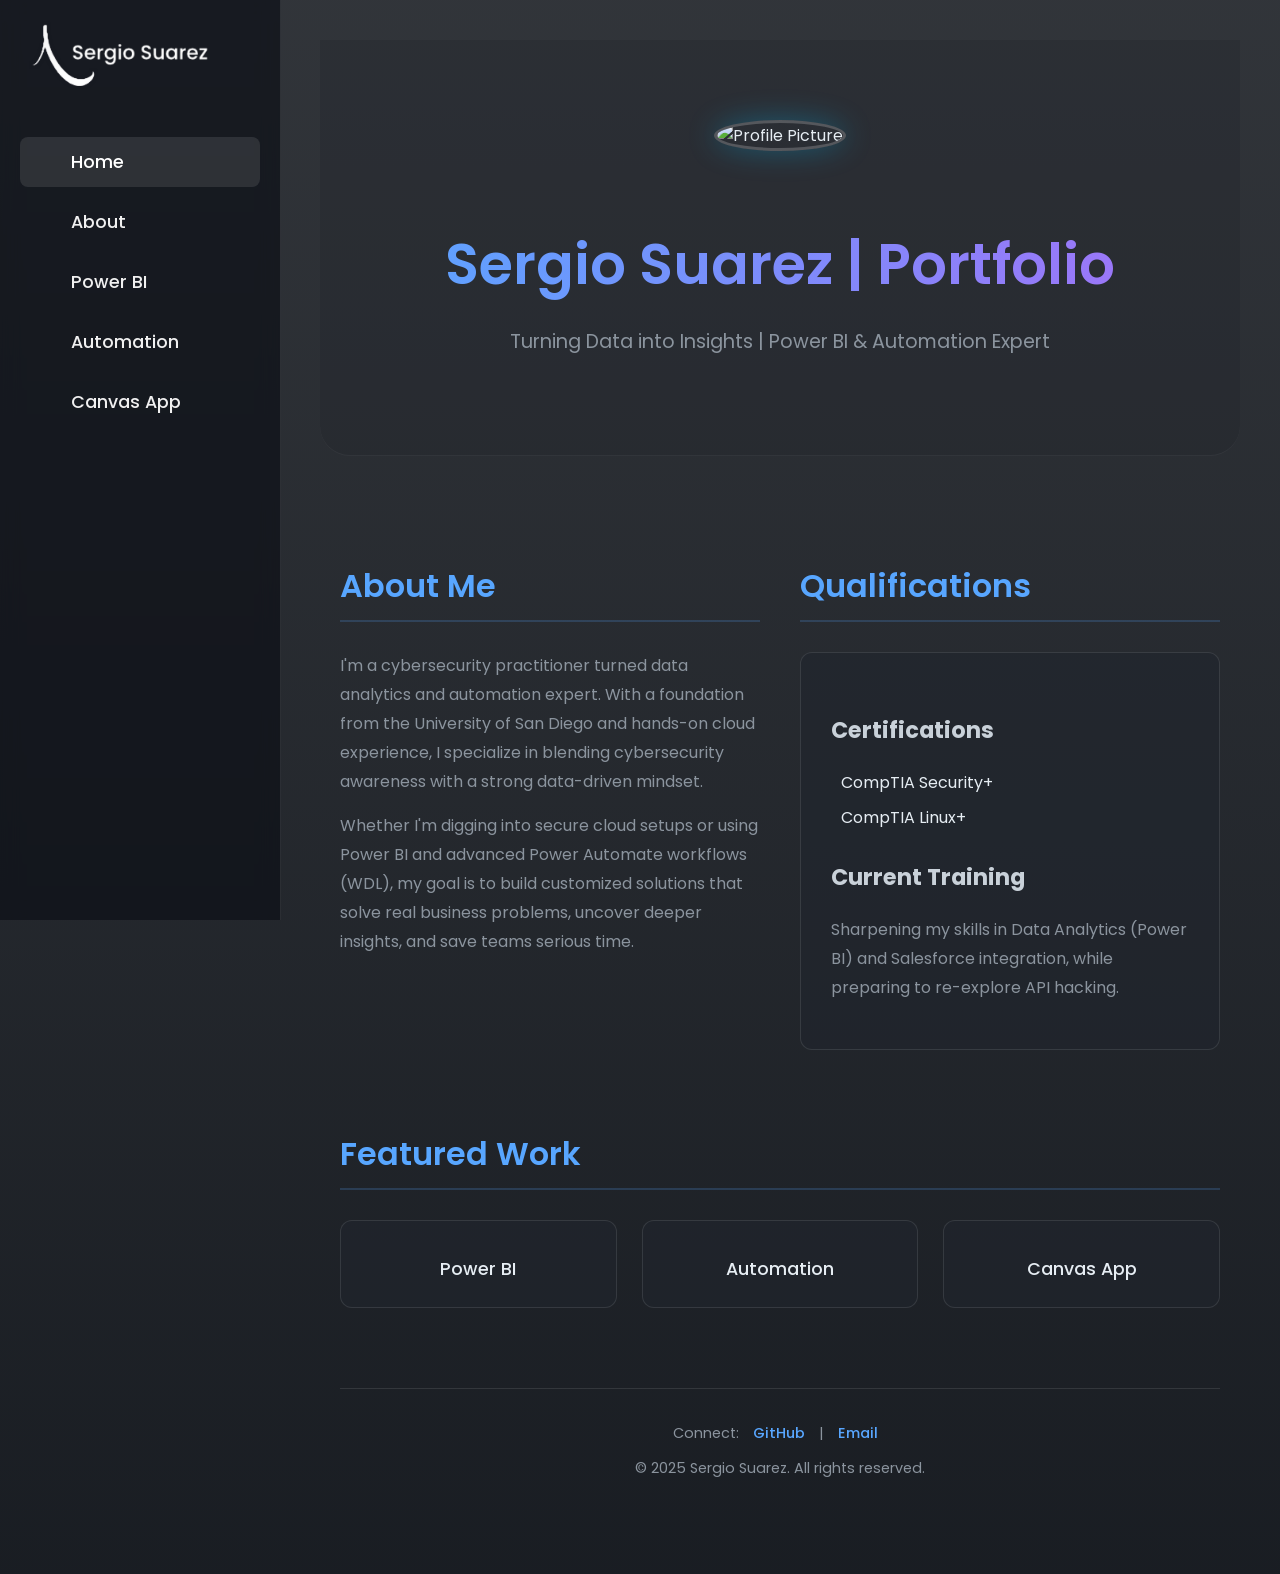
==== commit b9ce04da: "new theme" ====
--- a/index.html
+++ b/index.html
@@ -27,28 +27,50 @@
 
 <main>
     <!-- Hero sec out wide -->
-     <section id="home" class="hero">
+    <section id="home" class="hero minimalist-hero">
         <img src="images/prof_01.png" alt="Profile Picture">
-        <h1>Hey, I'm Sergio</h1>
+        <h1>Sergio Suarez | Portfolio</h1>
         <p>Turning Data into Insights | Power BI & Automation Expert</p>
     </section>
     <!-- start the container -->
     <div class="main-container">
-    <section id="about" class="about">
+    <section id="about" class="about split-section">
+        <div class="about-column">
             <h2>About Me</h2>
-            <p>I'm a cybersecurity practitioner who thrives on learning, adapting, and building smarter solutions. Whether it’s digging into the latest 0-day exploits or figuring out the most cost-effective MFA setups, I stay curious and committed to staying ahead in this fast-moving field.</p>
-			<p>I earned my cybersecurity foundation from the University of San Diego, and I've kept pushing myself through hands-on labs, personal projects, and building custom environments across Linux and Windows VMs. Along the way, I picked up real-world experience setting up and securing AWS and Azure cloud environments.</p>
-			<p>Over time, I’ve found myself drawn deeper into data analytics and automation — areas where I can make an immediate impact. I've grown highly skilled in Power BI, especially in building complex reports using DAX scripting to pull out deeper, smarter insights.</p>
-			<p>On the automation side, I’ve expanded into advanced Power Automate development, using Workflow Definition Language (WDL) to create customized workflows that go way beyond basic templates — solving real business problems and saving teams serious time.</p>
-			<p>I love blending cybersecurity awareness, cloud experience, and a strong data-driven mindset to create solutions that are not only secure, but genuinely useful.</p>
-            <h3>Certifications</h3>
-            <ul>
-                <li><i class="fi fi-sr-screen"></i> CompTIA Security+</li>
-				<li><i class="fi fi-sr-square-terminal"></i> CompTIA Linux+</li>
-            </ul>
-            <h3>Current Training</h3>
-            <p>I am currently sharpening my skills for Data Analytics (Power BI) and how to integrate it with SalesForce. I am also looking to start re-exploring API hacking.</p>
-        </section>
+            <p>I'm a cybersecurity practitioner turned data analytics and automation expert. With a foundation from the University of San Diego and hands-on cloud experience, I specialize in blending cybersecurity awareness with a strong data-driven mindset.</p>
+            <p>Whether I'm digging into secure cloud setups or using Power BI and advanced Power Automate workflows (WDL), my goal is to build customized solutions that solve real business problems, uncover deeper insights, and save teams serious time.</p>
+        </div>
+        <div class="about-column">
+            <h2>Qualifications</h2>
+            <div class="qualifications-card">
+                <h3>Certifications</h3>
+                <ul>
+                    <li><i class="fi fi-sr-screen"></i> CompTIA Security+</li>
+                    <li><i class="fi fi-sr-square-terminal"></i> CompTIA Linux+</li>
+                </ul>
+                <h3>Current Training</h3>
+                <p>Sharpening my skills in Data Analytics (Power BI) and Salesforce integration, while preparing to re-explore API hacking.</p>
+            </div>
+        </div>
+    </section>
+
+    <section id="posts" class="posts-section">
+        <h2>Featured Work</h2>
+        <div class="project-grid">
+            <a href="powerbi.html" class="project-item">
+                <i class="fi fi-sr-chart-pie" style="font-size: 2em; color: #58A6FF; margin-bottom: 10px; display: block;"></i>
+                Power BI
+            </a>
+            <a href="powerautomate.html" class="project-item">
+                <i class="fi fi-sr-bolt" style="font-size: 2em; color: #e9973f; margin-bottom: 10px; display: block;"></i>
+                Automation
+            </a>
+            <a href="canvasapp.html" class="project-item">
+                <i class="fi fi-sr-edit" style="font-size: 2em; color: #A371F7; margin-bottom: 10px; display: block;"></i>
+                Canvas App
+            </a>
+        </div>
+    </section>
 
     <footer>
         <p>Connect: <a href="https://github.com/CodeNameDuchess007" target="_blank">GitHub</a> | <a href="mailto:sergio.analytics@outlook.com">Email</a></p>
--- a/css/styles.css
+++ b/css/styles.css
@@ -3,8 +3,8 @@
     font-family: 'Poppins', sans-serif;
     background-color: #0D1117; /* Darker, more modern background */
     color: #e6edf3; /* Lighter text for better contrast */
-    background-image: radial-gradient(circle at 1px 1px, rgba(255,255,255,0.1) 1px, transparent 0);
-    background-size: 20px 20px;
+    background: linear-gradient(rgba(13, 17, 23, 0.85), rgba(13, 17, 23, 0.95)), url('../background/minimalist-bg.jpg') no-repeat center center fixed;
+    background-size: cover;
 }
 .sidebar {
     position: fixed;
@@ -111,6 +111,13 @@
     background-clip: text;
     text-fill-color: transparent;
 }
+.minimalist-hero {
+    padding: 80px 20px;
+    background: rgba(33, 38, 45, 0.3);
+    border-bottom: 1px solid rgba(255, 255, 255, 0.05);
+    border-radius: 0 0 30px 30px;
+    margin-bottom: 60px;
+}
 .hero p {
     font-size: 1.2em;
     color: #8b949e; /* Softer color */
@@ -131,6 +138,35 @@
     color: #c9d1d9;
     font-size: 1.4em;
 }
+/* Split Section for About */
+.split-section {
+    display: flex;
+    gap: 40px;
+    align-items: stretch;
+}
+.about-column {
+    flex: 1;
+}
+.about-column p {
+    line-height: 1.8;
+    color: #8b949e;
+}
+.qualifications-card {
+    background: rgba(33, 38, 45, 0.6);
+    padding: 30px;
+    border-radius: 12px;
+    border: 1px solid rgba(255, 255, 255, 0.1);
+}
+.qualifications-card ul {
+    list-style: none;
+    padding: 0;
+}
+.qualifications-card li {
+    margin-bottom: 10px;
+    display: flex;
+    align-items: center;
+    gap: 10px;
+}
 .project-grid {
     display: grid;
     grid-template-columns: repeat(auto-fit, minmax(250px, 1fr)); /* Larger min size */
@@ -151,6 +187,10 @@
     transform: translateY(-5px); /* Lift effect */
     border-color: rgba(88, 166, 255, 0.8); /* Highlight with accent color */
     box-shadow: 0 10px 20px rgba(0, 0, 0, 0.2);
+}
+.posts-section a {
+    text-decoration: none;
+    color: inherit;
 }
 
 .modal {
@@ -280,6 +320,9 @@
     .hero p {
         font-size: 1.1em;
     }
+    .split-section {
+        flex-direction: column;
+    }
     .modal-content {
         width: 90%;
         margin: 15% auto;
@@ -314,6 +357,31 @@
     margin-bottom: 20px;
 }
 
+.project-text a, .project-text a:visited, .project-text a:hover, .project-text a:active {
+    color: #e9973f;
+    font-weight: 600;
+    text-decoration: none; /* Keep this to override defaults */
+    position: relative; /* For positioning the pseudo-element */
+    padding-bottom: 2px; /* Add some space for the underline */
+}
+
+.project-text a::after {
+    content: '';
+    position: absolute;
+    width: 100%;
+    transform: scaleX(0);
+    height: 2px;
+    bottom: 0;
+    left: 0;
+    background-color: #58A6FF; /* Use the site's accent color */
+    transform-origin: bottom right;
+    transition: transform 0.3s ease-out;
+}
+
+.project-text a:hover::after {
+    transform: scaleX(1);
+    transform-origin: bottom left;
+}
 .project-images {
     flex: 1;
     display: flex;
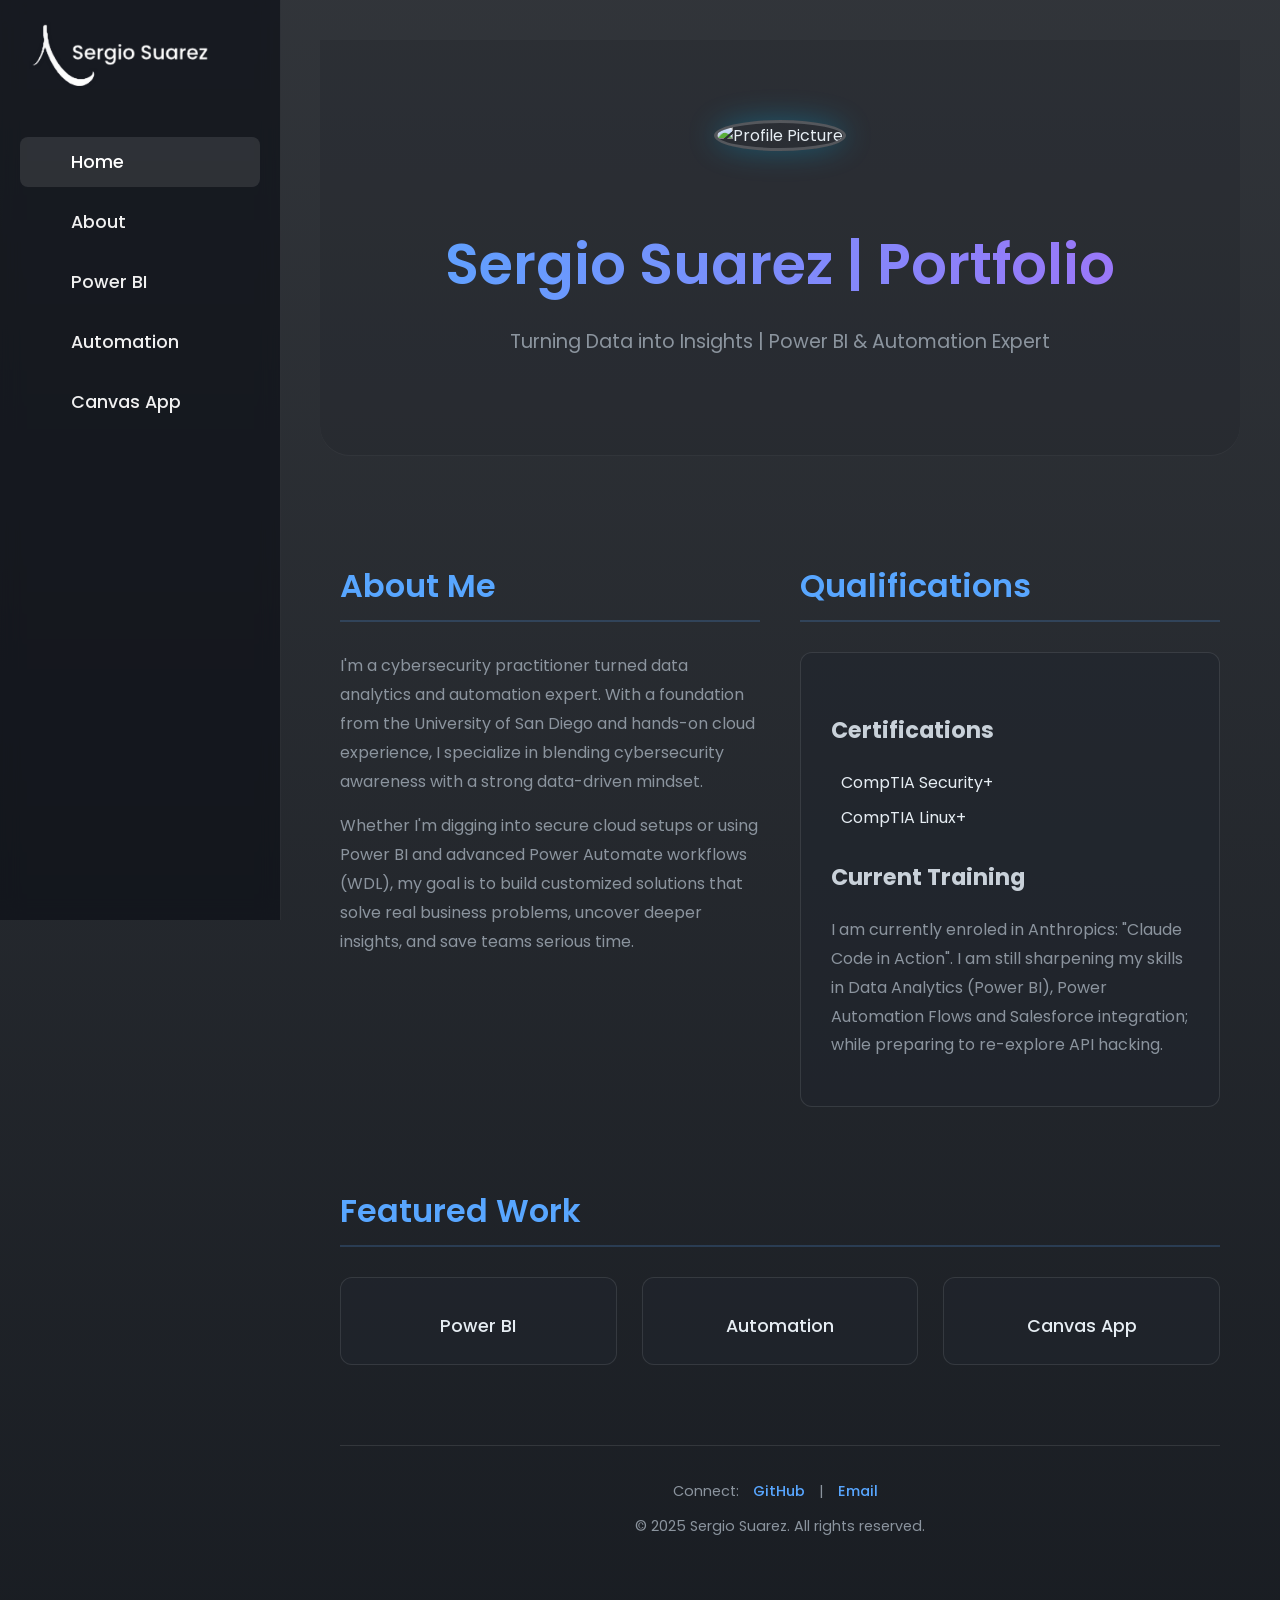
==== commit 51eb1f91: "quals section" ====
--- a/index.html
+++ b/index.html
@@ -49,7 +49,7 @@
                     <li><i class="fi fi-sr-square-terminal"></i> CompTIA Linux+</li>
                 </ul>
                 <h3>Current Training</h3>
-                <p>Sharpening my skills in Data Analytics (Power BI) and Salesforce integration, while preparing to re-explore API hacking.</p>
+                <p>I am currently enroled in Anthropics: "Claude Code in Action". I am still sharpening my skills in Data Analytics (Power BI), Power Automation Flows and Salesforce integration; while preparing to re-explore API hacking.</p>
             </div>
         </div>
     </section>
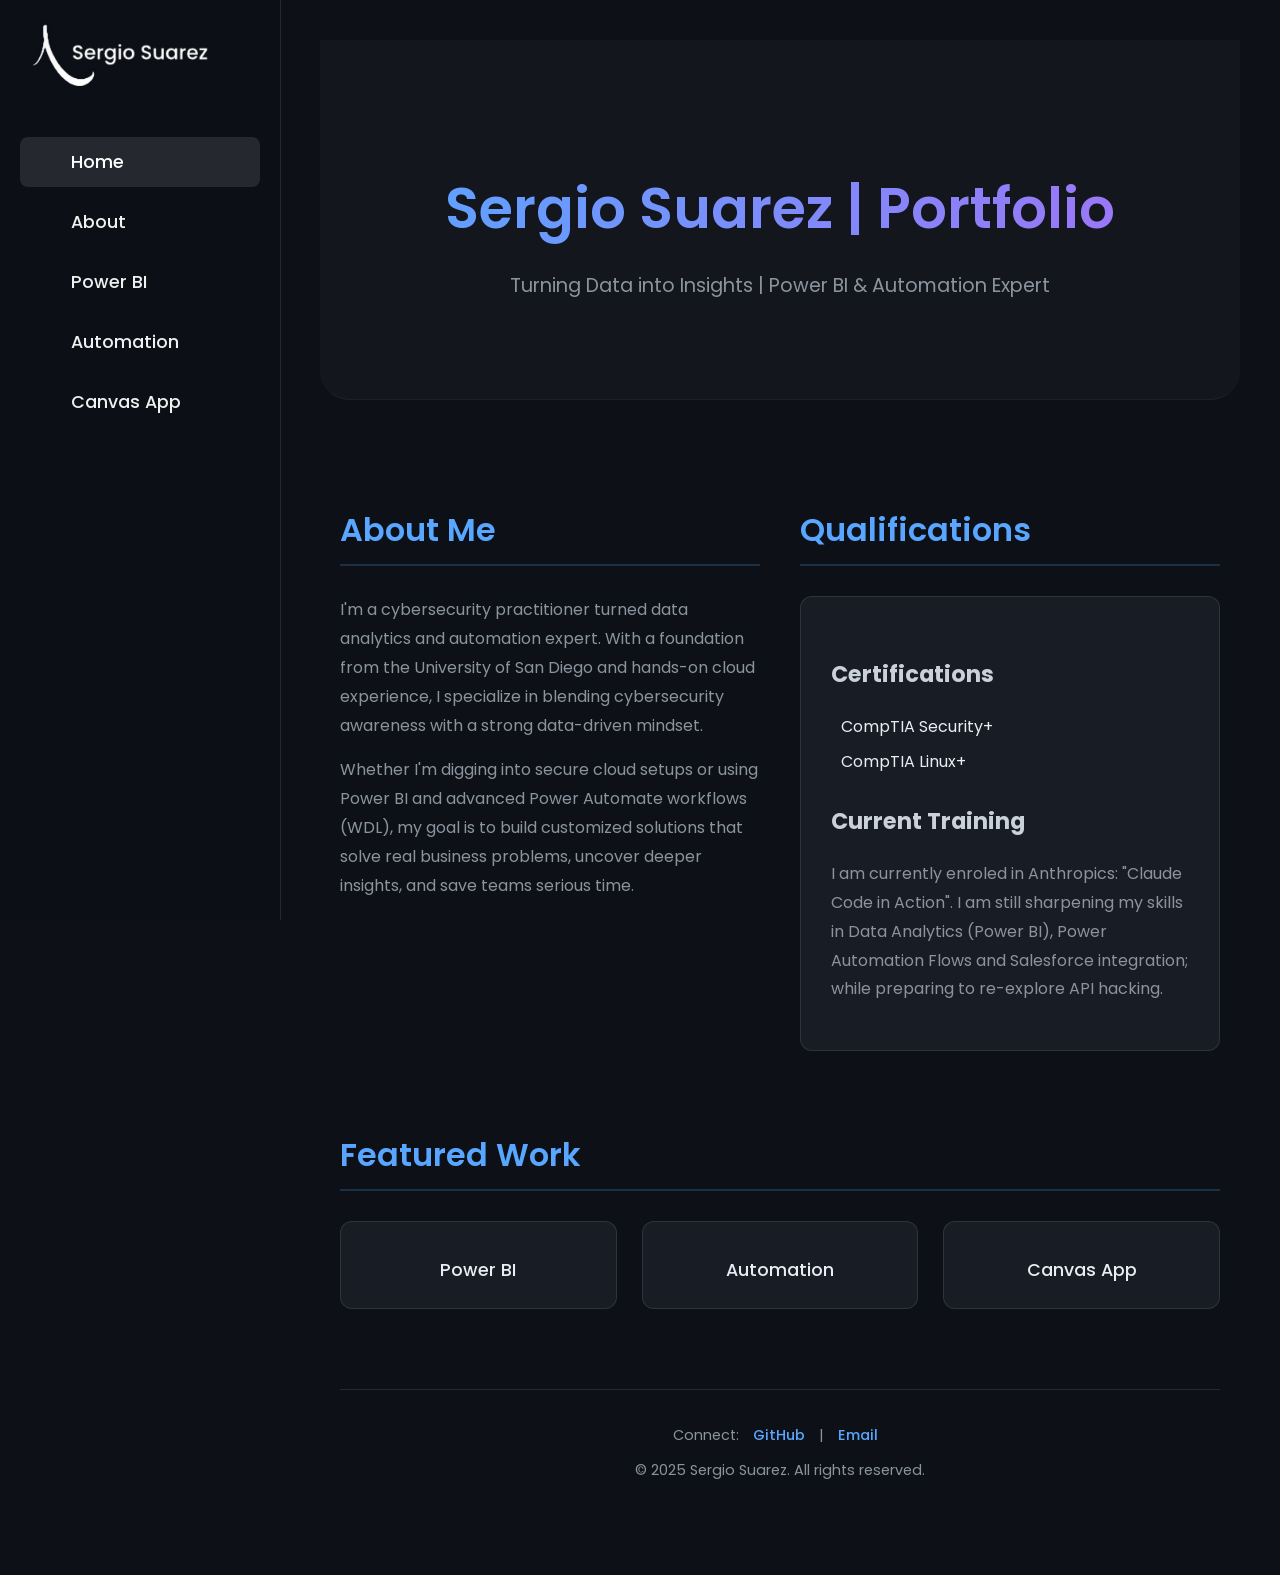
==== commit d4b83a0f: "improvements" ====
--- a/index.html
+++ b/index.html
@@ -28,7 +28,6 @@
 <main>
     <!-- Hero sec out wide -->
     <section id="home" class="hero minimalist-hero">
-        <img src="images/prof_01.png" alt="Profile Picture">
         <h1>Sergio Suarez | Portfolio</h1>
         <p>Turning Data into Insights | Power BI & Automation Expert</p>
     </section>
--- a/css/styles.css
+++ b/css/styles.css
@@ -3,7 +3,10 @@
     font-family: 'Poppins', sans-serif;
     background-color: #0D1117; /* Darker, more modern background */
     color: #e6edf3; /* Lighter text for better contrast */
-    background: linear-gradient(rgba(13, 17, 23, 0.85), rgba(13, 17, 23, 0.95)), url('../background/minimalist-bg.jpg') no-repeat center center fixed;
+    background-image: linear-gradient(rgba(13, 17, 23, 0.5), rgba(13, 17, 23, 0.8)), url('../background/minimalist-bg.jpg');
+    background-position: center center;
+    background-repeat: no-repeat;
+    background-attachment: fixed;
     background-size: cover;
 }
 .sidebar {
@@ -91,15 +94,6 @@
     max-width: 1000px;
     margin: 0 auto;
 }
-.hero img {
-    width: 150px;
-    height: 150px;
-    border-radius: 50%;
-    object-fit: cover;
-    margin-bottom: 25px;
-    border: 3px solid rgba(255, 255, 255, 0.2);
-    box-shadow: 0 0 30px rgba(0, 191, 255, 0.3); /* Deep sky blue glow */
-}
 .hero h1 {
     margin-bottom: 15px;
     font-size: 3.5em; /* Larger font */
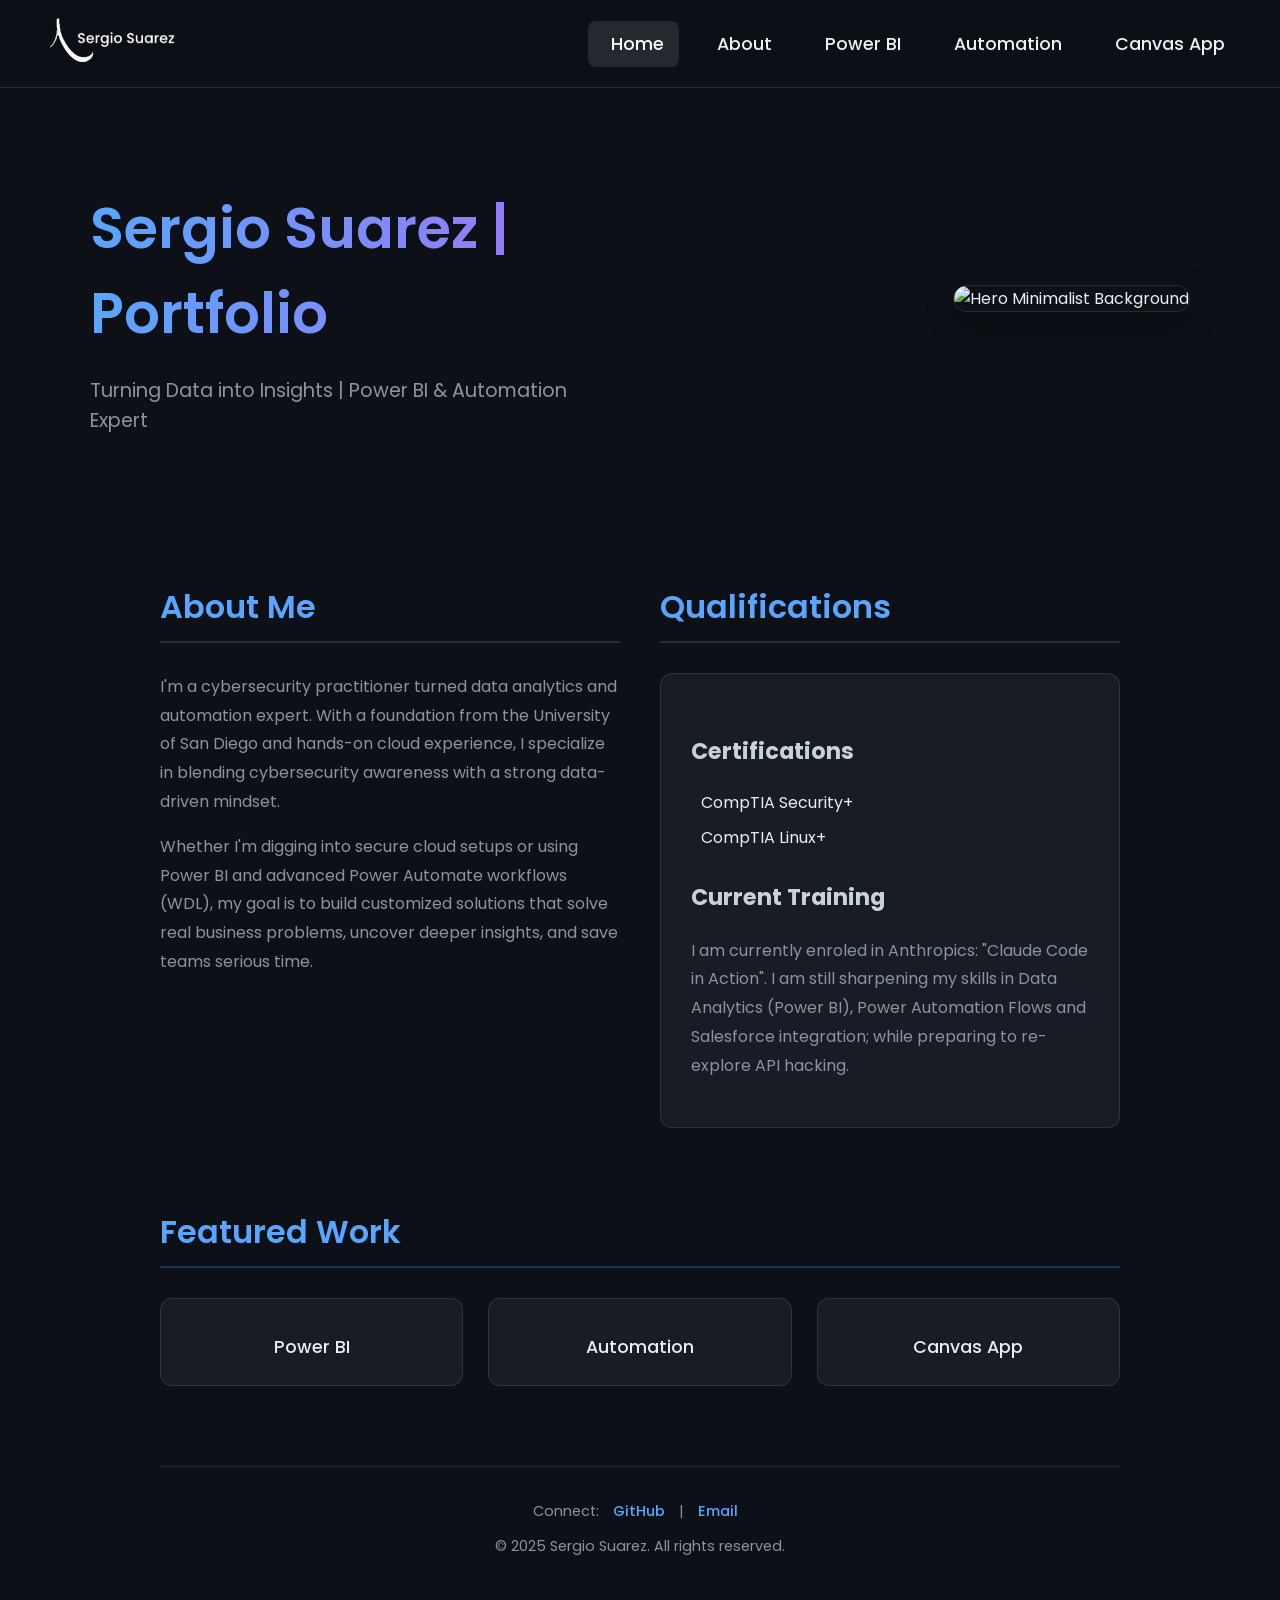
==== commit 78dab1a3: "new layout" ====
--- a/index.html
+++ b/index.html
@@ -11,11 +11,9 @@
 </head>
 <body>
 
-<!-- Hamburger Button -->
-<button class="menu-toggle" onclick="toggleMenu()">☰</button>
-
-<nav class="sidebar">
+<nav class="top-nav">
     <div class="logo"><img src="images/logo_03.png" alt="logo"></div>
+    <button class="menu-toggle" onclick="toggleMenu()">☰</button>
     <ul>
         <li><a href="index.html" class="active-link"><i class="fi fi-sr-home"></i> Home</a></li>
         <li><a href="#about"><i class="fi fi-sr-user"></i> About</a></li>
@@ -26,10 +24,15 @@
 </nav>
 
 <main>
-    <!-- Hero sec out wide -->
-    <section id="home" class="hero minimalist-hero">
-        <h1>Sergio Suarez | Portfolio</h1>
-        <p>Turning Data into Insights | Power BI & Automation Expert</p>
+    <section id="home" class="split-hero">
+        <div class="hero-text">
+            <h1>Sergio Suarez | Portfolio</h1>
+            <p>Turning Data into Insights | Power BI & Automation Expert</p>
+        </div>
+        <div class="hero-image">
+            <!-- Update this path to images/background/minimalist-bg.jpg if you moved the file! -->
+            <img src="background/minimalist-bg.jpg" alt="Hero Minimalist Background">
+        </div>
     </section>
     <!-- start the container -->
     <div class="main-container">
--- a/css/styles.css
+++ b/css/styles.css
@@ -3,98 +3,102 @@
     font-family: 'Poppins', sans-serif;
     background-color: #0D1117; /* Darker, more modern background */
     color: #e6edf3; /* Lighter text for better contrast */
-    background-image: linear-gradient(rgba(13, 17, 23, 0.5), rgba(13, 17, 23, 0.8)), url('../background/minimalist-bg.jpg');
-    background-position: center center;
-    background-repeat: no-repeat;
-    background-attachment: fixed;
-    background-size: cover;
-}
-.sidebar {
+}
+/* Top Navigation */
+.top-nav {
+    display: flex;
+    justify-content: space-between;
+    align-items: center;
+    padding: 15px 40px;
+    background: rgba(13, 17, 23, 0.95);
+    backdrop-filter: blur(10px);
+    -webkit-backdrop-filter: blur(10px);
+    border-bottom: 1px solid rgba(255, 255, 255, 0.1);
     position: fixed;
     top: 0;
     left: 0;
-    width: 280px; /* Slightly narrower */
-    height: 100%;
-    background: rgba(13, 17, 23, 0.7); /* Semi-transparent background */
-    backdrop-filter: blur(10px);
-    -webkit-backdrop-filter: blur(10px); /* For Safari */
-    border-right: 1px solid rgba(255, 255, 255, 0.1);
-    padding-top: 20px;
-    transition: transform 0.3s ease;
+    width: 100%;
     z-index: 1000;
-}
-.sidebar .logo {
-    text-align: center;
-    margin-bottom: 40px; /* More space */
-    padding: 0 10px;
-}
-.logo img {
-    max-width: 240px; /* Adjusted size */
-    height: auto;  
+    box-sizing: border-box;
+}
+.top-nav .logo {
+    margin-bottom: 0;
+}
+.top-nav .logo img {
+    max-height: 50px;
+    width: auto;
 }
 .menu-toggle {
     display: none;
-    position: fixed;
-    top: 20px;
-    left: 20px;
     background: rgba(33, 38, 45, 0.8);
     border: 1px solid rgba(255, 255, 255, 0.1);
     color: #f0f0f0;
     font-size: 1.5rem;
     cursor: pointer;
-    z-index: 1001; /* Make sure it's on top */
     border-radius: 8px;
     width: 40px;
     height: 40px;
     line-height: 40px;
     text-align: center;
 }
-.sidebar ul {
+.top-nav ul {
     list-style: none;
     padding: 0;
-}
-.sidebar ul li {
-    margin: 10px 20px; /* Vertical and horizontal margin */
-    text-align: left; /* Align text to the left */
-}
-.sidebar ul li a {
+    margin: 0;
+    display: flex;
+    gap: 15px;
+}
+.top-nav ul li {
+    margin: 0;
+}
+.top-nav ul li a {
     color: #f0f0f0;
     text-decoration: none;
-    font-weight: 500; /* Slightly lighter weight */
+    font-weight: 500;
     font-size: 1.1em;
-    display: flex; /* Use flex for alignment */
+    display: flex;
     align-items: center;
-    padding: 12px 15px; /* Padding for a larger click area */
+    padding: 10px 15px;
     border-radius: 8px;
     transition: background 0.3s, color 0.3s;
 }
-.sidebar ul li a:hover, .sidebar ul li a.active-link {
+.top-nav ul li a:hover, .top-nav ul li a.active-link {
     background: rgba(255, 255, 255, 0.1);
     color: #fff;
 }
-.sidebar ul li a i {
-    margin-right: 12px; /* More space for icon */
-    font-size: 1.3em;
-    vertical-align: middle;
-    width: 24px; /* Fixed width for alignment */
-    text-align: center;
+.top-nav ul li a i {
+    margin-right: 8px;
+    font-size: 1.2em;
 }
 main {
-    margin-left: 280px; /* Match new sidebar width */
+    margin-left: 0;
     padding: 40px;
+    padding-top: 100px;
 }
 .main-container {
     max-width: 960px; /* Wider container */
     margin: 0 auto;
     padding: 20px;
 }
-.hero {
-    text-align: center;
-    padding: 60px 20px;
-    max-width: 1000px;
+.split-hero {
+    display: flex;
+    align-items: center;
+    justify-content: space-between;
+    gap: 40px;
+    padding: 40px 20px 80px 20px;
+    max-width: 1100px;
     margin: 0 auto;
 }
-.hero h1 {
+.hero-text {
+    flex: 1;
+    text-align: left;
+}
+.hero-image {
+    flex: 1;
+    display: flex;
+    justify-content: flex-end;
+}
+.hero-text h1 {
     margin-bottom: 15px;
     font-size: 3.5em; /* Larger font */
     font-weight: 600;
@@ -105,16 +109,16 @@
     background-clip: text;
     text-fill-color: transparent;
 }
-.minimalist-hero {
-    padding: 80px 20px;
-    background: rgba(33, 38, 45, 0.3);
-    border-bottom: 1px solid rgba(255, 255, 255, 0.05);
-    border-radius: 0 0 30px 30px;
-    margin-bottom: 60px;
-}
-.hero p {
+.hero-text p {
     font-size: 1.2em;
-    color: #8b949e; /* Softer color */
+    color: #8b949e;
+    line-height: 1.6;
+}
+.hero-image img {
+    max-width: 100%;
+    border-radius: 20px;
+    box-shadow: 0 10px 30px rgba(0, 0, 0, 0.3);
+    border: 1px solid rgba(255, 255, 255, 0.1);
 }
 section {
     margin-bottom: 80px;
@@ -274,45 +278,43 @@
     text-decoration: underline;
 }
 @media (max-width: 768px) {
-    .sidebar {
-        transform: translateX(-100%);
-        width: 100%;
-        height: 100vh; /* Full height on mobile */
-        top: 0;
-        border-right: none;
-        background: rgba(13, 17, 23, 0.95); /* More opaque on mobile */
-    }
-    .sidebar.active {
-        transform: translateX(0);
-    }
     .menu-toggle {
         display: block;
-    }
-    .sidebar ul {
+        position: absolute;
+        top: 15px;
+        right: 20px;
+    }
+    .top-nav {
+        flex-direction: column;
+        align-items: flex-start;
+        padding: 15px 20px;
+    }
+    .top-nav ul {
+        display: none;
+        flex-direction: column;
+        width: 100%;
+        margin-top: 15px;
+        gap: 5px;
+    }
+    .top-nav ul.active {
+        display: flex;
+    }
+    main {
+        padding: 20px;
+        padding-top: 100px;
+    }
+    .split-hero {
+        flex-direction: column;
         text-align: center;
-        margin-top: 60px;
-    }
-    .sidebar ul li {
-        display: block;
-        margin: 20px 0;
+    }
+    .hero-text {
         text-align: center;
     }
-    .sidebar ul li a {
+    .hero-text h1 {
+        font-size: 2.5em;
+    }
+    .hero-image {
         justify-content: center;
-    }
-    main {
-        margin-left: 0;
-        padding: 20px;
-        padding-top: 80px; /* Space for menu toggle */
-    }
-    .hero {
-        padding-top: 20px;
-    }
-    .hero h1 {
-        font-size: 2.5em;
-    }
-    .hero p {
-        font-size: 1.1em;
     }
     .split-section {
         flex-direction: column;
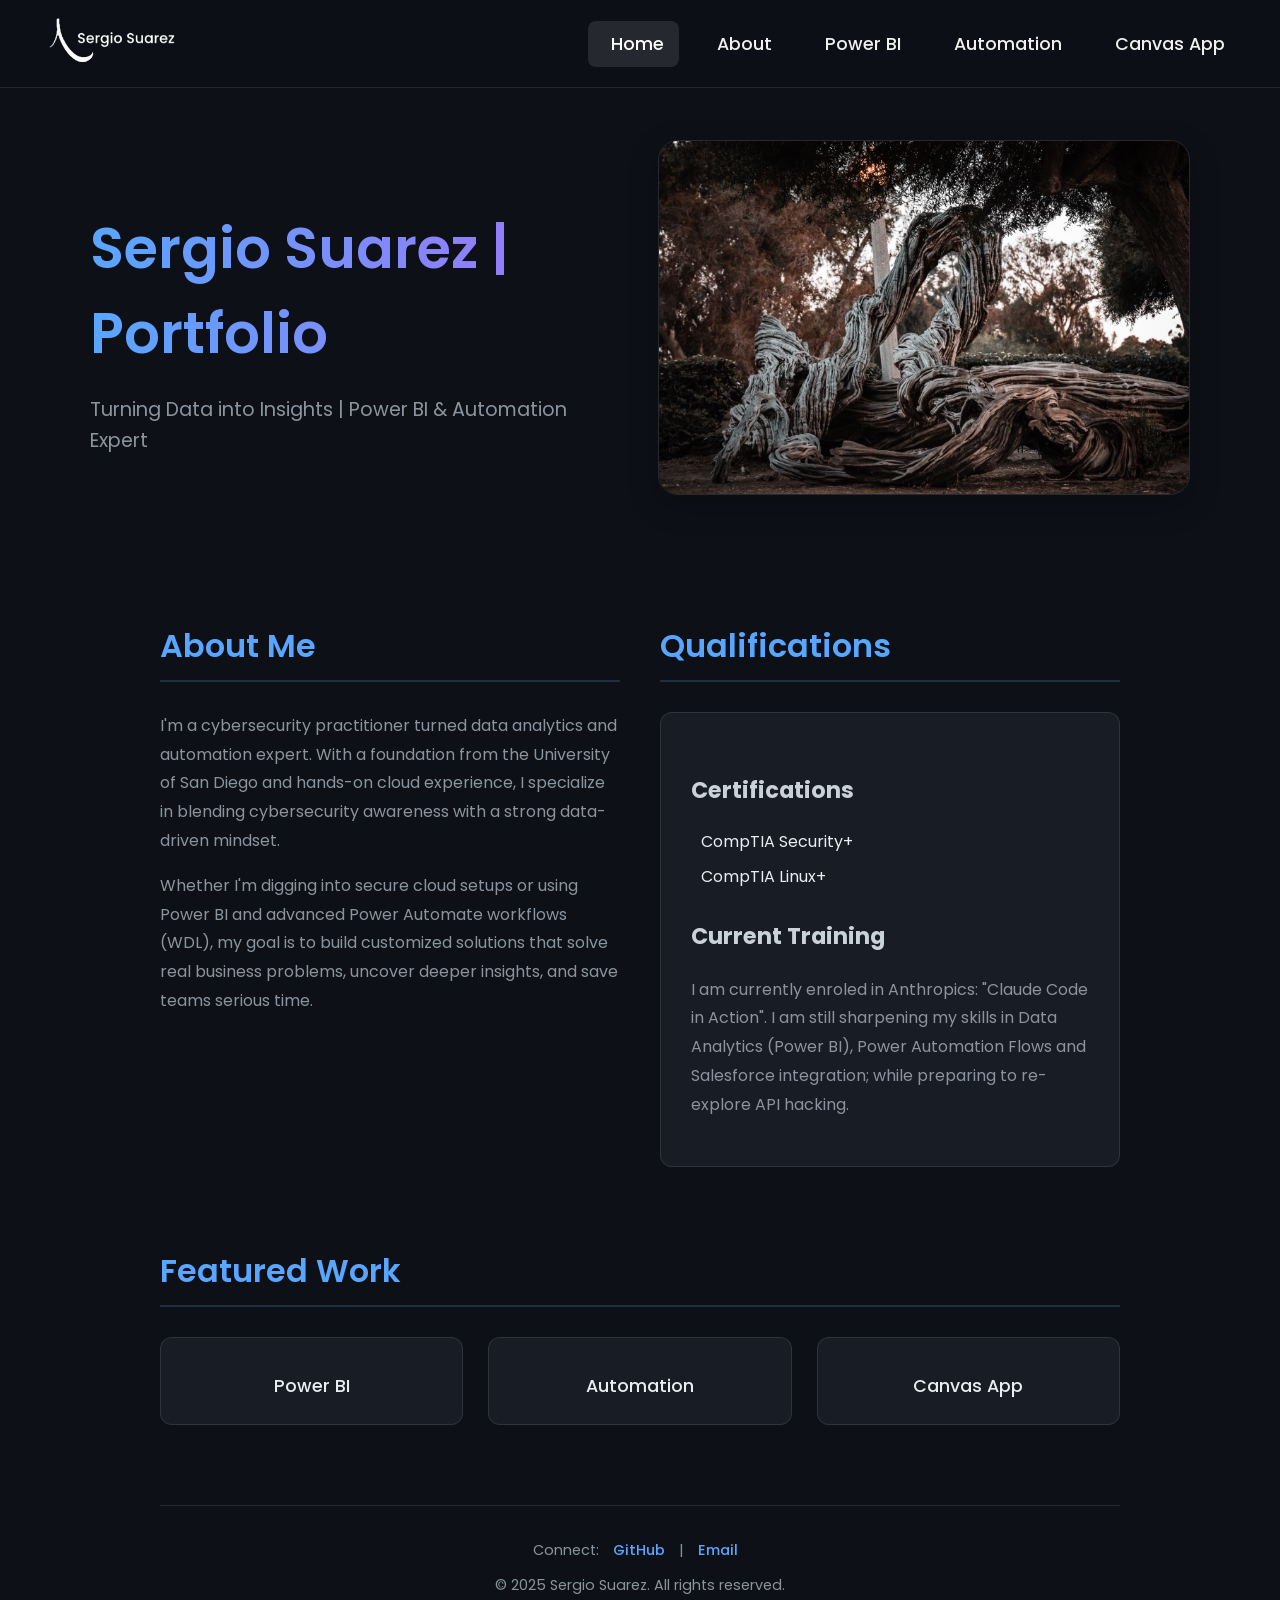
==== commit 23dc6f2d: "new fix" ====
--- a/index.html
+++ b/index.html
@@ -31,7 +31,7 @@
         </div>
         <div class="hero-image">
             <!-- Update this path to images/background/minimalist-bg.jpg if you moved the file! -->
-            <img src="background/minimalist-bg.jpg" alt="Hero Minimalist Background">
+            <img src="/images/background/minimalist-bg.jpg" alt="Hero Minimalist Background">
         </div>
     </section>
     <!-- start the container -->
